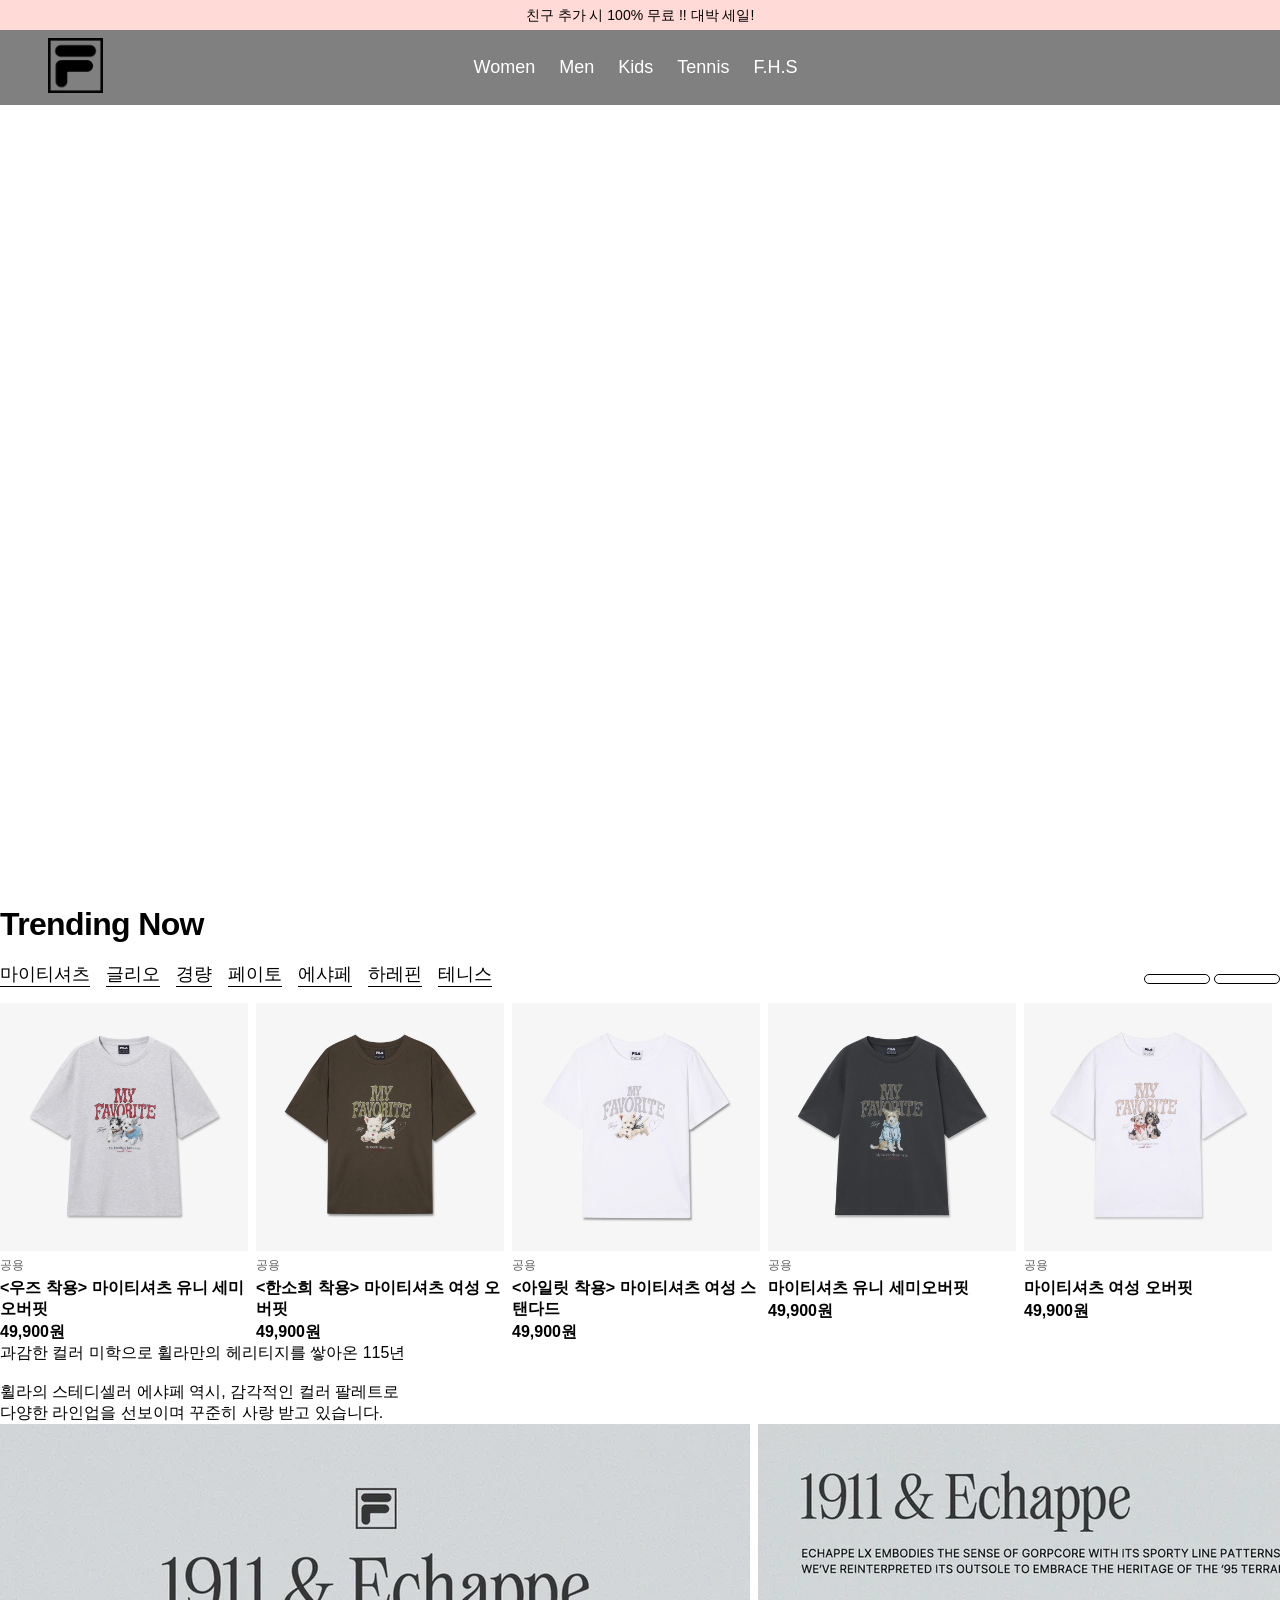
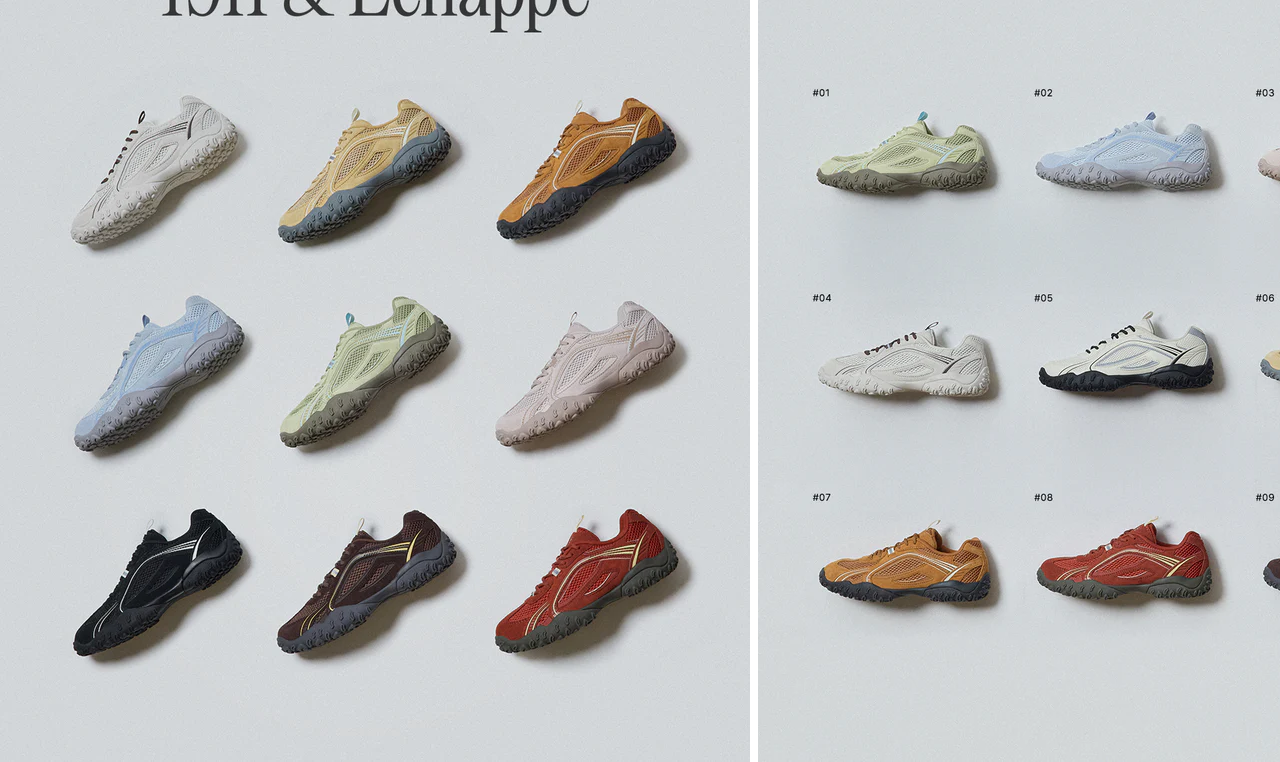
==== index.html @ fc706182 "260515" ====
<!DOCTYPE html>
<html lang="ko">
<head>
    <meta charset="UTF-8">
    <title>Fila 공식 온라인 스토어</title>

    <link rel="stylesheet" href="css/public.css">
    <link rel="stylesheet" href="css/index.css">

    <script src="https://kit.fontawesome.com/d19fdaba43.js" crossorigin="anonymous"></script>
</head>
<body>
    <div class="coupon_info_container">
        <span>친구 추가 시 100% 무료 !! 대박 세일!</span>
        <button type="button">
            <i class="fa-solid fa-xmark"></i>
        </button>
    </div>

    <header>
        <a class="home_btn" href="#">
            <img src="image/logo/header-logo.webp" alt="헤더로고">
        </a>
        
        <ul class="main_menu">
            <li><a href="#">Women</a></li>
            <li><a href="#">Men</a></li>
            <li><a href="#">Kids</a></li>
            <li><a href="#">Tennis</a></li>
            <li><a href="#">F.H.S</a></li>
        </ul>

        <nav>
            <ul>
                <li>
                    <a href="#">
                        <i class="fa-solid fa-map-location-dot"></i>
                    </a>
                </li>
                <li>
                    <a href="#">
                        <i class="fa-solid fa-magnifying-glass"></i>
                    </a>
                </li>
                <li>
                    <a href="#">
                        <i class="fa-regular fa-user"></i>
                    </a>
                </li>
                <li>
                    <a href="#">
                        <i class="fa-solid fa-bag-shopping"></i>
                    </a>
                </li>
            </ul>
        </nav>
    </header>
    
    <main>
        <section class="hero_section">
            <video playsinline="true" autoplay="autoplay" loop="loop" muted="muted" preload="metadata" poster="//www.fila.co.kr/cdn/shop/files/preview_images/40ed1433d6f740edae9171f7a3066c3a.thumbnail.0000000000_1100x.jpg?v=1778488149"><source src="//www.fila.co.kr/cdn/shop/videos/c/vp/40ed1433d6f740edae9171f7a3066c3a/40ed1433d6f740edae9171f7a3066c3a.HD-1080p-7.2Mbps-83835070.mp4?v=0" type="video/mp4"><img src="//www.fila.co.kr/cdn/shop/files/preview_images/40ed1433d6f740edae9171f7a3066c3a.thumbnail.0000000000_1100x.jpg?v=1778488149"></video>
        </section>


        <section class="trending_section">
            <h2>Trending Now</h2>
            <div>
                <ul>
                    <li><button type="button">마이티셔츠</button></li>
                    <li><button type="button">글리오</button></li>
                    <li><button type="button">경량</button></li>
                    <li><button type="button">페이토</button></li>
                    <li><button type="button">에샤페</button></li>
                    <li><button type="button">하레핀</button></li>
                    <li><button type="button">테니스</button></li>
                </ul>

                <div class="arrow_button_container">
                    <button type="button" class="arrow_button">
                        <i class="fa-solid fa-caret-left"></i>
                    </button>
                    <button type="button" class="arrow_button">
                        <i class="fa-solid fa-caret-right"></i>
                    </button>
                </div>
            </div>

            <ul>
                <li>
                    <a href="#">
                        <div class="image_container">
                            <img src="image/clothes1.webp" alt="<우즈 착용> 마이티셔츠 유니 세미오버핏">
                        </div>
                        <span class="tag">공용</span>
                        <strong class="title">&lt;우즈 착용&gt; 마이티셔츠 유니 세미오버핏</strong>
                        <strong class="price">49,900원</strong>
                    </a>
                </li>
                <li>
                    <a href="#">
                        <div class="image_container">
                            <img src="image/clothes2.webp" alt="<한소희 착용> 마이티셔츠 여성 오버핏">
                        </div>
                        <span class="tag">공용</span>
                        <strong class="title">&lt;한소희 착용&gt; 마이티셔츠 여성 오버핏</strong>
                        <strong class="price">49,900원</strong>
                    </a>
                </li>
                <li>
                    <a href="#">
                        <div class="image_container">
                            <img src="image/clothes3.webp" alt="<아일릿 착용> 마이티셔츠 여성 스탠다드">
                        </div>
                        <span class="tag">공용</span>
                        <strong class="title">&lt;아일릿 착용&gt; 마이티셔츠 여성 스탠다드</strong>
                        <strong class="price">49,900원</strong>
                    </a>
                </li>
                <li>
                    <a href="#">
                        <div class="image_container">
                            <img src="image/clothes4.webp" alt="마이티셔츠 유니 세미오버핏">
                        </div>
                        <span class="tag">공용</span>
                        <strong class="title">마이티셔츠 유니 세미오버핏</strong>
                        <strong class="price">49,900원</strong>
                    </a>
                </li>
                <li>
                    <a href="#">
                        <div class="image_container">
                            <img src="image/clothes5.webp" alt="마이티셔츠 여성 오버핏">
                        </div>
                        <span class="tag">공용</span>
                        <strong class="title">마이티셔츠 여성 오버핏</strong>
                        <strong class="price">49,900원</strong>
                    </a>
                </li>
            </ul>
        </section>













        <section class="paragraph_section">
            <p>
                과감한 컬러 미학으로 휠라만의 헤리티지를 쌓아온 115년
                <br><br>
                휠라의 스테디셀러 에샤페 역시, 감각적인 컬러 팔레트로
                <br>
                다양한 라인업을 선보이며 꾸준히 사랑 받고 있습니다.
            </p>
        </section>

        <section class="image_section1">
            <img src="image/img1_1.webp" height="938" width="750" alt="신발이미지1" />
            <img src="image/img1_2.webp" height="938" width="750" alt="신발이미지2" />
        </section>









    </main>
    
    
    
    <footer>

    </footer>
</body>
</html>
---- css/public.css ----
@font-face {
    font-family: 'Pretendard';
    src: url('https://cdn.jsdelivr.net/gh/projectnoonnu/pretendard@1.0/Pretendard-Thin.woff2') format('woff2');
    font-weight: 100;
    font-display: swap;
}

@font-face {
    font-family: 'Pretendard';
    src: url('https://cdn.jsdelivr.net/gh/projectnoonnu/pretendard@1.0/Pretendard-ExtraLight.woff2') format('woff2');
    font-weight: 200;
    font-display: swap;
}

@font-face {
    font-family: 'Pretendard';
    src: url('https://cdn.jsdelivr.net/gh/projectnoonnu/pretendard@1.0/Pretendard-Light.woff2') format('woff2');
    font-weight: 300;
    font-display: swap;
}

@font-face {
    font-family: 'Pretendard';
    src: url('https://cdn.jsdelivr.net/gh/projectnoonnu/pretendard@1.0/Pretendard-Regular.woff2') format('woff2');
    font-weight: 400;
    font-display: swap;
}

@font-face {
    font-family: 'Pretendard';
    src: url('https://cdn.jsdelivr.net/gh/projectnoonnu/pretendard@1.0/Pretendard-Medium.woff2') format('woff2');
    font-weight: 500;
    font-display: swap;
}

@font-face {
    font-family: 'Pretendard';
    src: url('https://cdn.jsdelivr.net/gh/projectnoonnu/pretendard@1.0/Pretendard-SemiBold.woff2') format('woff2');
    font-weight: 600;
    font-display: swap;
}

@font-face {
    font-family: 'Pretendard';
    src: url('https://cdn.jsdelivr.net/gh/projectnoonnu/pretendard@1.0/Pretendard-Bold.woff2') format('woff2');
    font-weight: 700;
    font-display: swap;
}

@font-face {
    font-family: 'Pretendard';
    src: url('https://cdn.jsdelivr.net/gh/projectnoonnu/pretendard@1.0/Pretendard-ExtraBold.woff2') format('woff2');
    font-weight: 800;
    font-display: swap;
}

@font-face {
    font-family: 'Pretendard';
    src: url('https://cdn.jsdelivr.net/gh/projectnoonnu/pretendard@1.0/Pretendard-Black.woff2') format('woff2');
    font-weight: 900;
    font-display: swap;
}

:root {
    /* Color tokens: Achromatic Essence */
    --color-surface: #f9f9f9;
    --color-surface-dim: #dadada;
    --color-surface-bright: #f9f9f9;
    --color-surface-container-lowest: #ffffff;
    --color-surface-container-low: #f3f3f4;
    --color-surface-container: #eeeeee;
    --color-surface-container-high: #e8e8e8;
    --color-surface-container-highest: #e2e2e2;
    --color-on-surface: #1a1c1c;
    --color-on-surface-variant: #4c4546;
    --color-inverse-surface: #2f3131;
    --color-inverse-on-surface: #f0f1f1;
    --color-outline: #7e7576;
    --color-outline-variant: #cfc4c5;
    --color-surface-tint: #5e5e5e;
    --color-primary: #000000;
    --color-on-primary: #ffffff;
    --color-primary-container: #1b1b1b;
    --color-on-primary-container: #848484;
    --color-inverse-primary: #c6c6c6;
    --color-secondary: #5e5e5d;
    --color-on-secondary: #ffffff;
    --color-secondary-container: #e0dfdd;
    --color-on-secondary-container: #626361;
    --color-tertiary: #000000;
    --color-on-tertiary: #ffffff;
    --color-tertiary-container: #1b1b1b;
    --color-on-tertiary-container: #848484;
    --color-error: #ba1a1a;
    --color-on-error: #ffffff;
    --color-error-container: #ffdad6;
    --color-on-error-container: #93000a;
    --color-primary-fixed: #e2e2e2;
    --color-primary-fixed-dim: #c6c6c6;
    --color-on-primary-fixed: #1b1b1b;
    --color-on-primary-fixed-variant: #474747;
    --color-secondary-fixed: #e3e2e0;
    --color-secondary-fixed-dim: #c7c6c4;
    --color-on-secondary-fixed: #1b1c1b;
    --color-on-secondary-fixed-variant: #464746;
    --color-tertiary-fixed: #e2e2e2;
    --color-tertiary-fixed-dim: #c6c6c6;
    --color-on-tertiary-fixed: #1b1b1b;
    --color-on-tertiary-fixed-variant: #474747;
    --color-background: #f9f9f9;
    --color-on-background: #1a1c1c;
    --color-surface-variant: #e2e2e2;

    /* Brand aliases */
    --color-black: #000000;
    --color-white: #ffffff;
    --color-platinum-beige: #e5e4e2;
    --color-soft-beige: #f5f5dc;
    --color-medium-grey: #7e7576;

    /* Typography tokens */
    --font-family-primary: 'Pretendard', sans-serif;
    --font-family-fallback: 'Pretendard', sans-serif;

    --font-display-lg-family: var(--font-family-primary);
    --font-display-lg-size: 72px;
    --font-display-lg-weight: 700;
    --font-display-lg-line-height: 1.1;
    --font-display-lg-letter-spacing: -0.04em;

    --font-display-lg-mobile-family: var(--font-family-primary);
    --font-display-lg-mobile-size: 40px;
    --font-display-lg-mobile-weight: 700;
    --font-display-lg-mobile-line-height: 1.2;
    --font-display-lg-mobile-letter-spacing: -0.02em;

    --font-headline-lg-family: var(--font-family-primary);
    --font-headline-lg-size: 32px;
    --font-headline-lg-weight: 600;
    --font-headline-lg-line-height: 1.3;
    --font-headline-lg-letter-spacing: -0.02em;

    --font-headline-md-family: var(--font-family-primary);
    --font-headline-md-size: 24px;
    --font-headline-md-weight: 600;
    --font-headline-md-line-height: 1.4;
    --font-headline-md-letter-spacing: -0.01em;

    --font-body-lg-family: var(--font-family-primary);
    --font-body-lg-size: 18px;
    --font-body-lg-weight: 400;
    --font-body-lg-line-height: 1.6;
    --font-body-lg-letter-spacing: 0;

    --font-body-md-family: var(--font-family-primary);
    --font-body-md-size: 16px;
    --font-body-md-weight: 400;
    --font-body-md-line-height: 1.6;
    --font-body-md-letter-spacing: 0;

    --font-label-lg-family: var(--font-family-primary);
    --font-label-lg-size: 14px;
    --font-label-lg-weight: 600;
    --font-label-lg-line-height: 1.2;
    --font-label-lg-letter-spacing: 0.05em;

    --font-label-sm-family: var(--font-family-primary);
    --font-label-sm-size: 12px;
    --font-label-sm-weight: 500;
    --font-label-sm-line-height: 1.2;
    --font-label-sm-letter-spacing: 0.02em;

    /* Spacing and layout tokens */
    --spacing-base: 8px;
    --spacing-container-max: 1440px;
    --spacing-gutter: 32px;
    --spacing-margin-desktop: 64px;
    --spacing-margin-mobile: 20px;
    --spacing-section-gap: 120px;

    /* Shape and structure tokens */
    --radius-none: 0;
    --border-width-hairline: 1px;
    --border-width-focus: 2px;
    --border-primary: var(--border-width-hairline) solid var(--color-primary);
}

*{
    margin: 0;
    padding: 0;
    box-sizing: border-box;
    font-family: var(--font-family-primary);
}
ul{
    list-style: none;
}
---- css/index.css ----
.coupon_info_container{
    position: fixed;
    width: 100%;
    height: 30px;
    text-align: center;
    font-size: var(--font-label-lg-size);
    line-height: 30px;
    background-color: var(--color-error-container);
    z-index: 99;
}
.coupon_info_container > button{
    position: absolute;
    right: 20px;
    line-height: 30px;
    background: unset;
    border: none;
}
/***********************************************************/
header{
    position: absolute;
    width: 100vw;
    top: 30px;
    background-color: grey;
    display: flex;
    justify-content: space-between;
    align-items: center;
    padding: 8px 48px;
}

header > .home_btn > img{
    width: 55px;
    height: 55px;
}

header > .main_menu{
    display: flex;
}

header > .main_menu > li{
    padding: 4px 12px;
    cursor: pointer;
    /*background-color: black;*/
}
header > .main_menu > li > a{
    text-decoration: none; /*underline 제거*/
    color: white;
    font-size: var(--font-body-lg-size);
    font-weight: 500;
    line-height: var(--font-body-lg-line-height);
    letter-spacing: var(--font-body-lg-letter-spacing);
    padding: 4px 0;
    /* 마우스 올렸을 시 */
    &:hover{
        border-bottom: 2px solid white;
    }
}

header > nav > ul{
    display: flex;
}

header > nav li{
    padding: 4px 8px;
}

header > nav a{
    text-decoration: none; /*underline 제거*/
    color: white;
    font-size: var(--font-body-lg-size);
    font-weight: var(--font-body-lg-weight);
    line-height: var(--font-body-lg-line-height);
    letter-spacing: var(--font-body-lg-letter-spacing);
    padding: 4px 0;
}
/****************************************************/

main > .hero_section > video{
    width: 100vw;
    height: 100vh;
    object-fit: cover;
}
/************************************************/
.trending_section > h2{
    font-size: var(--font-headline-lg-size);
    font-weight: var(--font-headline-lg-weight);
    line-height: var(--font-headline-lg-line-height);
    letter-spacing: var(--font-headline-lg-letter-spacing);
}

.trending_section > div{
    display: flex;
    justify-content: space-between;
    align-items: center;
}

.trending_section > div > ul{
    display: flex;
    margin: 16px 0;
}
.trending_section > div > ul > li{
    margin-right: 16px;
    border-bottom: 1px solid black;
}

.trending_section button{
    font-size: var(--font-body-lg-size);
    font-weight: var(--font-body-lg-weight);
    background: unset;
    border: none;
    cursor: pointer;
}

.trending_section .arrow_button{
    color: var(--color-primary);
    padding: 4px 32px;
    border: 1px solid var(--color-black);
    border-radius: 16px;
    cursor: pointer;
}


.trending_section > ul{
    display: flex;
}
.trending_section > ul > li{
    width: 400px;
    margin-right: 8px;
}
.trending_section > ul > li > a{
    display: flex;
    flex-direction: column;
    text-decoration: none;
    color: var(--color-black);
}
.trending_section .image_container > img{
    width: 100%;
}
.trending_section .tag{
    font-size: var(--font-label-sm-size);
    color: var(--color-secondary);
    margin: 2px 0;
}
.trending_section .title{
    font-size: var(--font-body-md-size);
    color: var(--color-primary);
    margin: 2px 0;
}
.trending_section .price{
    font-size: var(--font-body-md-size);
    color: var(--color-primary);
}







/************************************************/

main .image_section1{
    display: flex;
}
main .image_section1 img{
    width: 100%;
}
main .image_section1 img:first-child{
    margin-right: 8px;
}
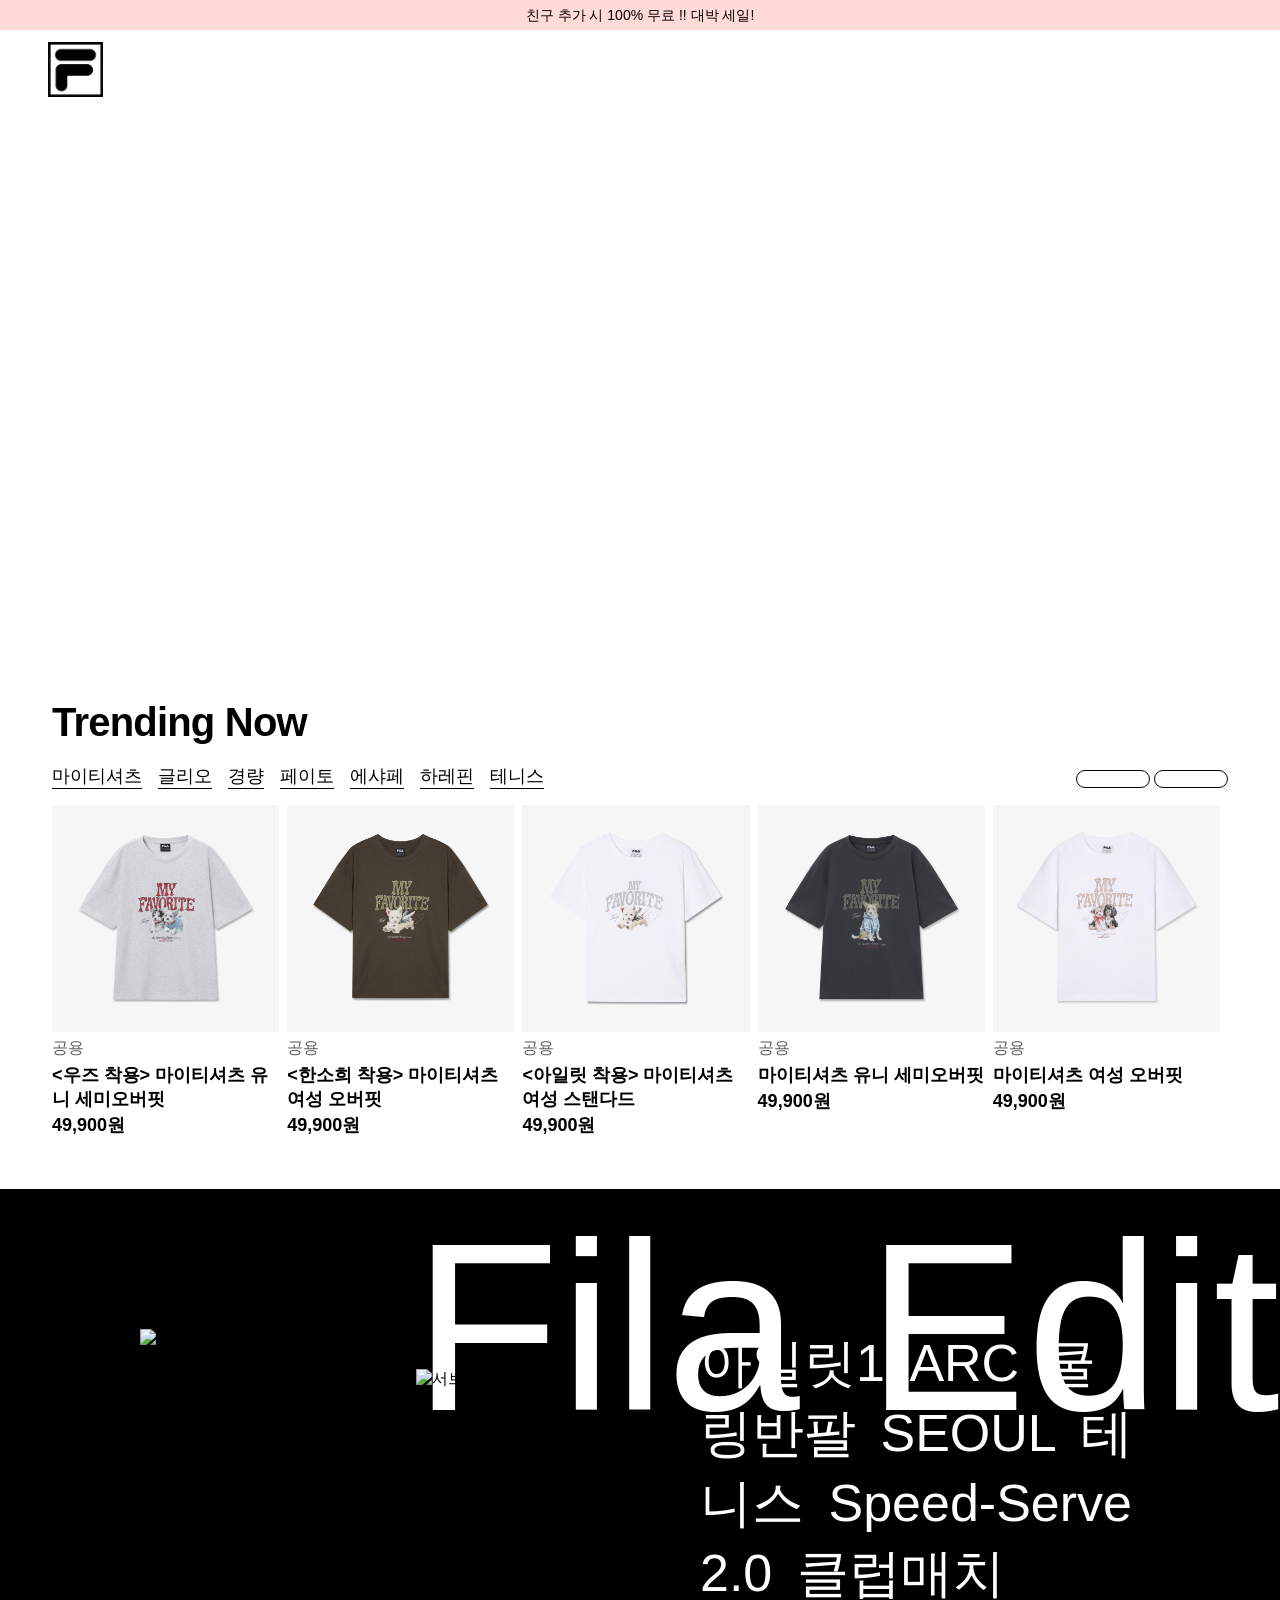
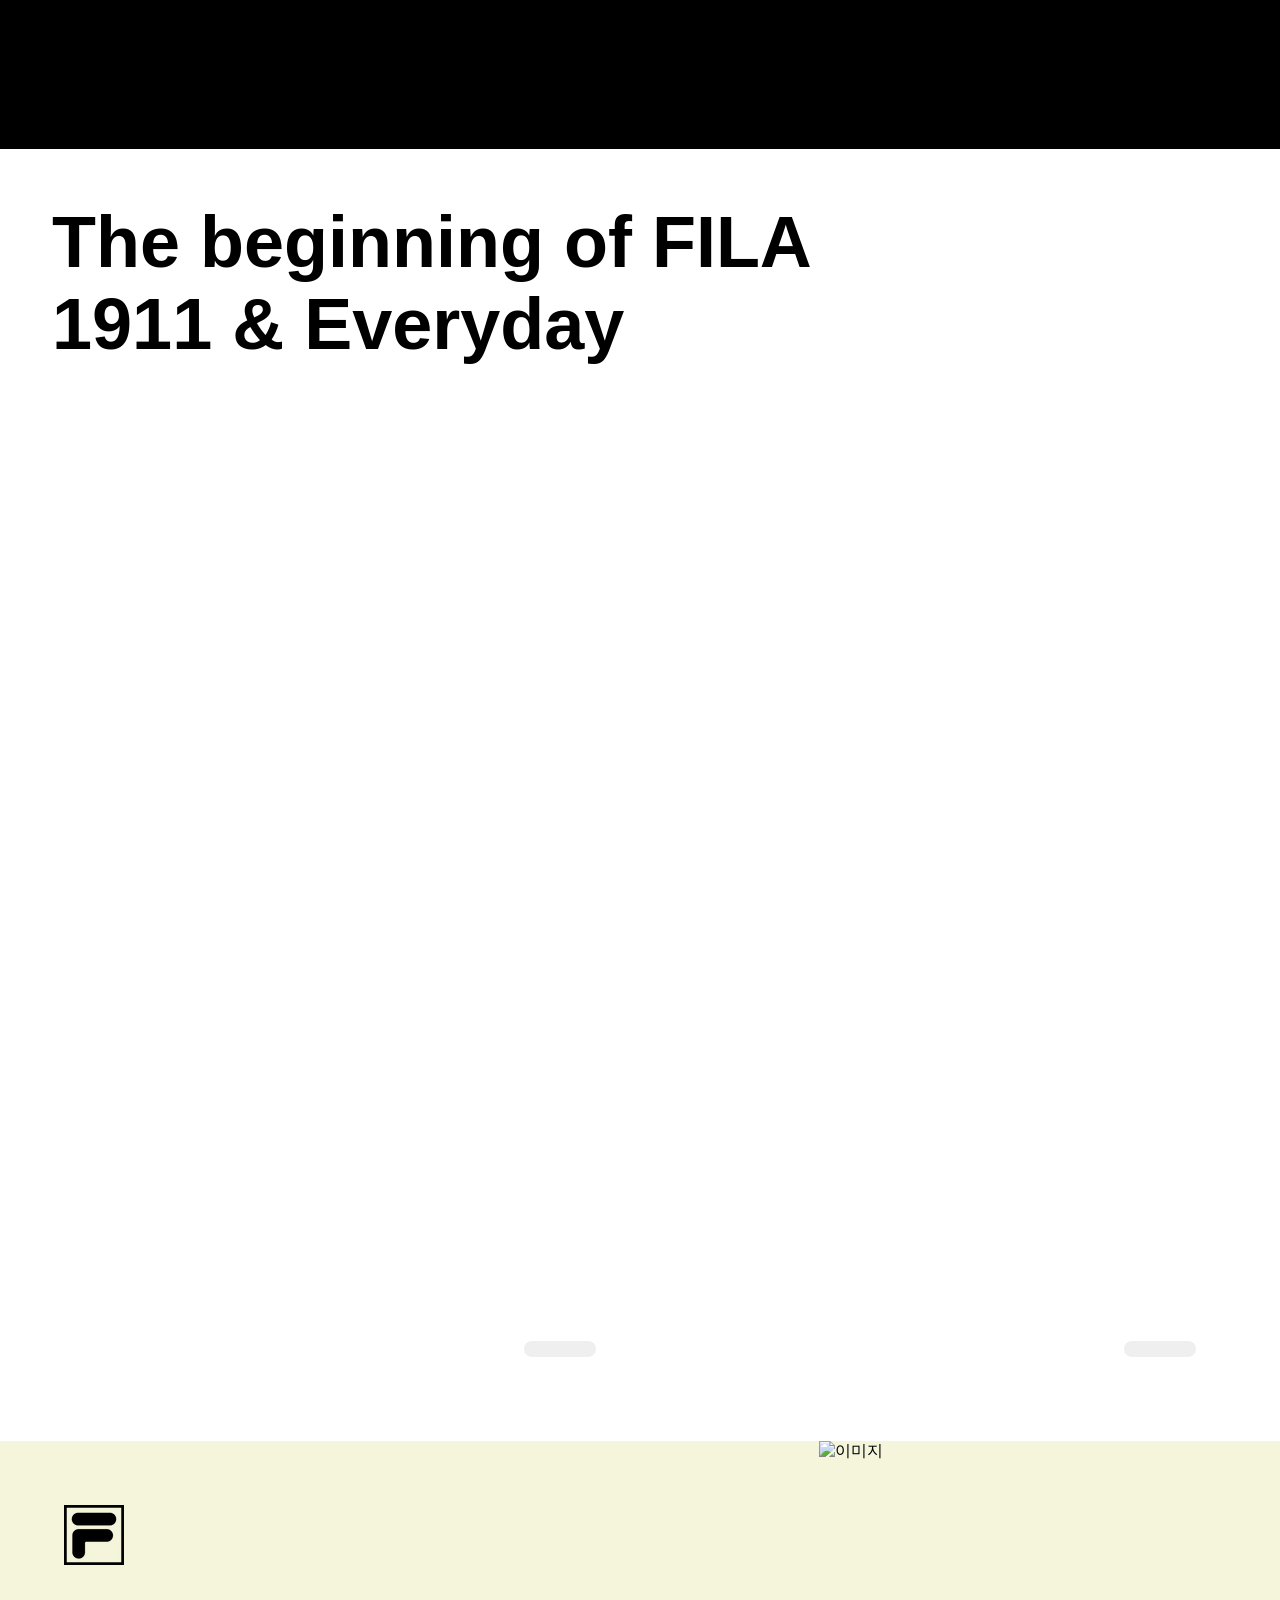
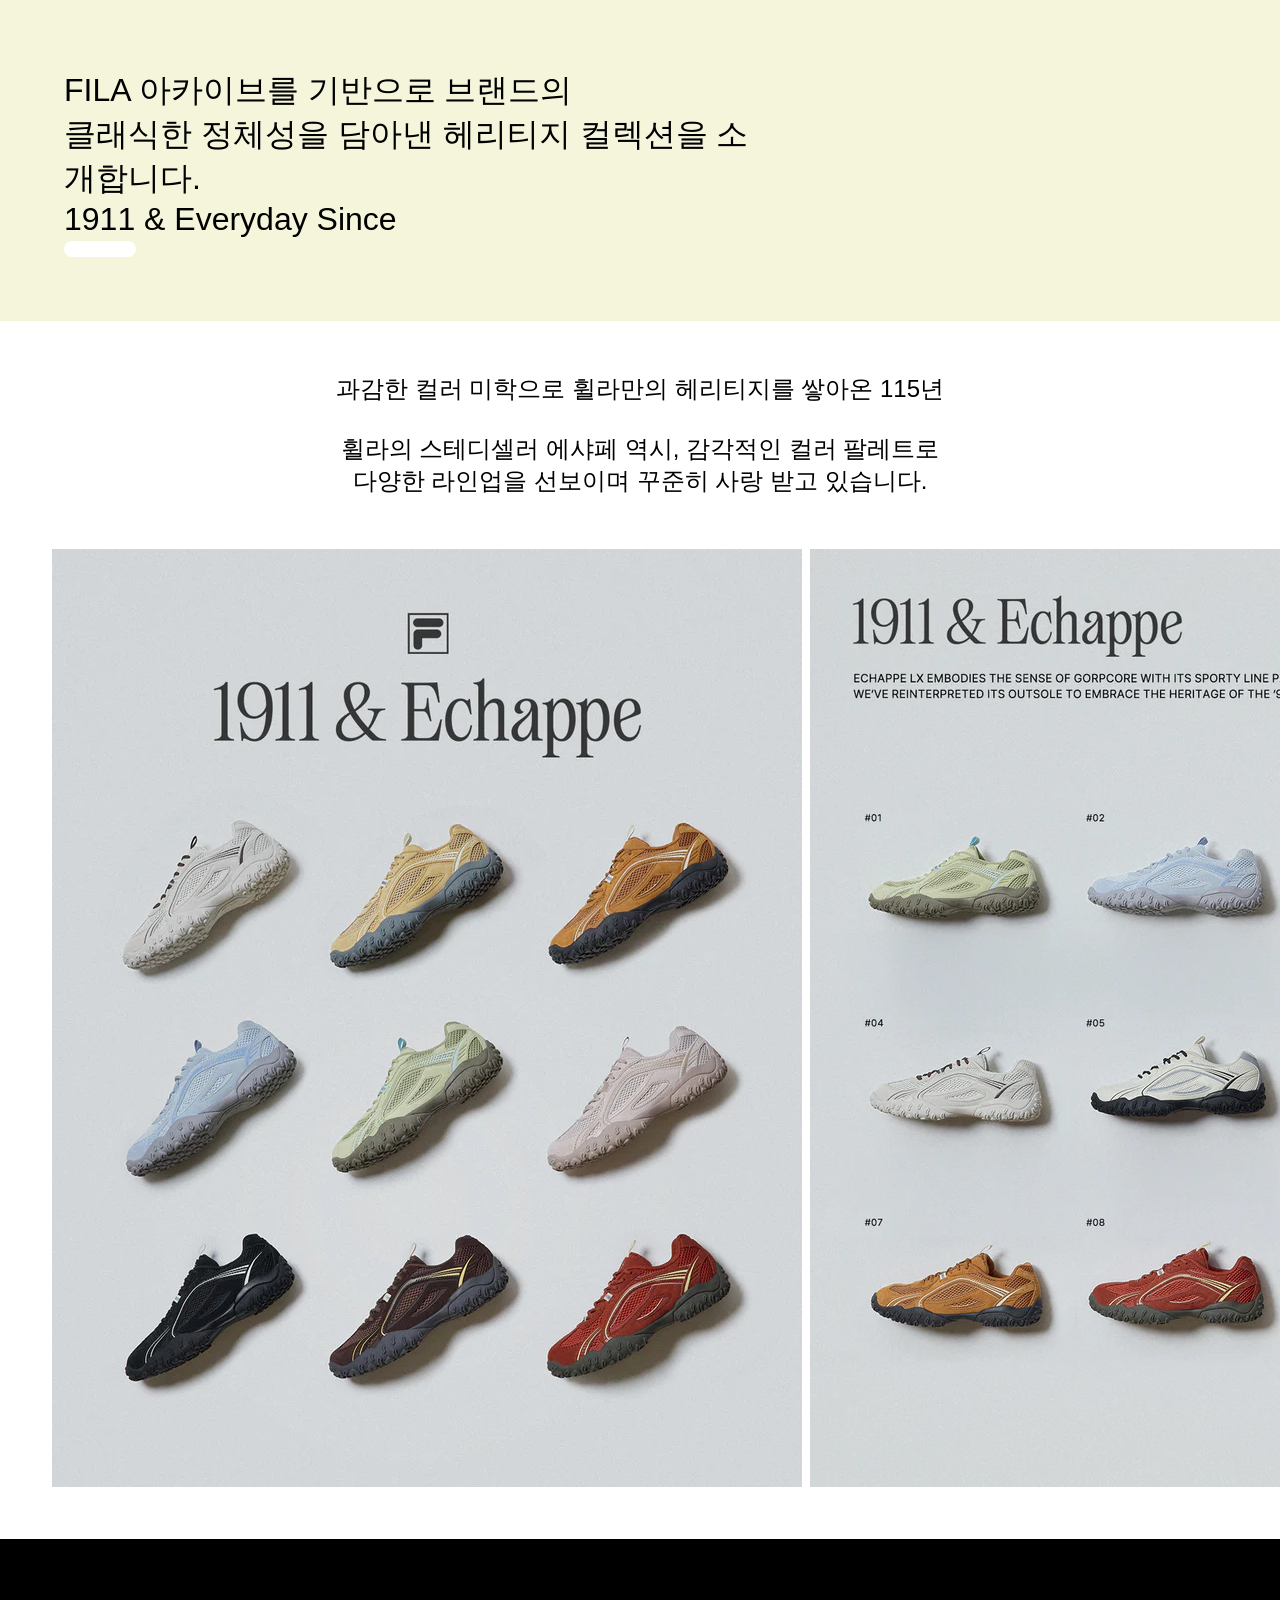
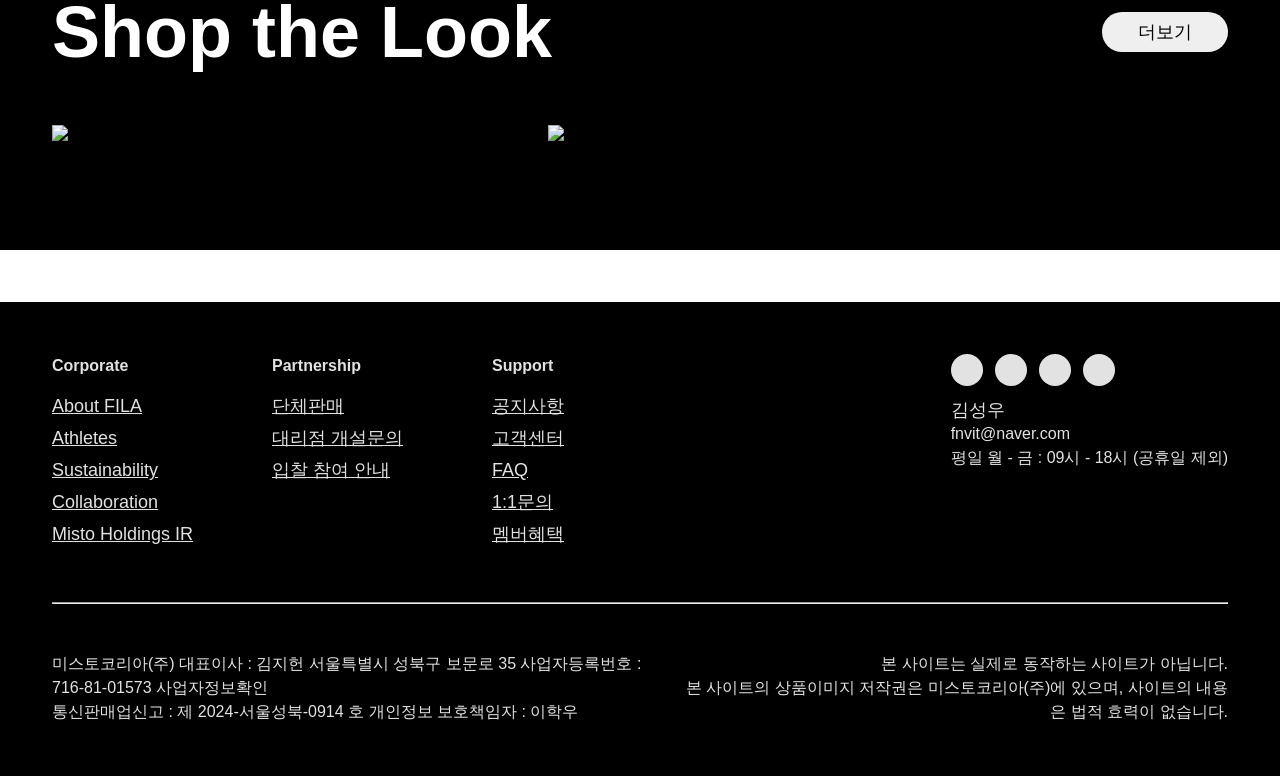
==== commit 87cf6d93: "260518" ====
--- a/index.html
+++ b/index.html
@@ -6,6 +6,7 @@
 
     <link rel="stylesheet" href="css/public.css">
     <link rel="stylesheet" href="css/index.css">
+    <link rel="stylesheet" href="layout_popup.css">
 
     <script src="https://kit.fontawesome.com/d19fdaba43.js" crossorigin="anonymous"></script>
 </head>
@@ -61,7 +62,6 @@
             <video playsinline="true" autoplay="autoplay" loop="loop" muted="muted" preload="metadata" poster="//www.fila.co.kr/cdn/shop/files/preview_images/40ed1433d6f740edae9171f7a3066c3a.thumbnail.0000000000_1100x.jpg?v=1778488149"><source src="//www.fila.co.kr/cdn/shop/videos/c/vp/40ed1433d6f740edae9171f7a3066c3a/40ed1433d6f740edae9171f7a3066c3a.HD-1080p-7.2Mbps-83835070.mp4?v=0" type="video/mp4"><img src="//www.fila.co.kr/cdn/shop/files/preview_images/40ed1433d6f740edae9171f7a3066c3a.thumbnail.0000000000_1100x.jpg?v=1778488149"></video>
         </section>
 
-
         <section class="trending_section">
             <h2>Trending Now</h2>
             <div>
@@ -76,10 +76,10 @@
                 </ul>
 
                 <div class="arrow_button_container">
-                    <button type="button" class="arrow_button">
+                    <button type="button" class="arrow_button border rounded">
                         <i class="fa-solid fa-caret-left"></i>
                     </button>
-                    <button type="button" class="arrow_button">
+                    <button type="button" class="arrow_button border rounded">
                         <i class="fa-solid fa-caret-right"></i>
                     </button>
                 </div>
@@ -139,19 +139,80 @@
             </ul>
         </section>
 
-
-
-
-
-
-
-
-
-
-
-
-
-        <section class="paragraph_section">
+        <section class="edit_section">
+            <h2>Fila Edit</h2>
+
+            <div class="image_container">
+                <img class="main" src="image/s_i_1.webp" height="2099" width="1500" alt="메인 이미지"/>
+                <img class="sub" src="image/s_i_2.webp" height="810" width="540" alt="서브 이미지"/>
+            </div>
+
+            <div class="label_container">
+                <div>
+                    <a href="#">아일릿1</a>
+                    <a href="#">ARC</a>
+                    <a href="#">쿨링반팔</a>
+                    <a href="#">SEOUL</a>
+                    <a href="#">테니스</a>
+                    <a href="#">Speed-Serve 2.0</a>
+                    <a href="#">클럽매치</a>
+                </div>
+            </div>
+        </section>
+
+        <section class="information1_section">
+            <h2>The beginning of FILA<br>1911 & Everyday</h2>
+
+            <div>
+                <a href="#" style="background-image: url('image/inform1_1.webp');">
+                    <div class="information">
+                        <h3>Control The Court</h3>
+                        <p>
+                            코트 위 퍼모먼스를 위해 설계된<br>
+                            휠라 테니스 제품을 만나보세요
+                        </p>
+                    </div>
+                    <button type="button" class="arrow_button rounded">
+                        <i class="fa-solid fa-caret-right"></i>
+                    </button>
+                </a>
+                <a href="#" style="background-image: url('image/inform1_2.webp');">
+                    <div class="information">
+                        <h3>Control The Court</h3>
+                        <p>
+                            코트 위 퍼모먼스를 위해 설계된<br>
+                            휠라 테니스 제품을 만나보세요
+                        </p>
+                    </div>
+                    <button type="button" class="arrow_button rounded">
+                        <i class="fa-solid fa-caret-right"></i>
+                    </button>
+                </a>
+            </div>
+
+        </section>
+
+        <section class="information2_section">
+            <div>
+                <img class="logo" src="image/logo/header-logo.webp" height="60" width="60" alt="logo"/>
+                <p class="information">
+                    FILA 아카이브를 기반으로 브랜드의 <br>
+                    클래식한 정체성을 담아낸 헤리티지 컬렉션을 소개합니다. <br>
+                    1911 & Everyday Since
+                </p>
+                <a href="#">
+                    <button type="button" class="arrow_button rounded">
+                        <i class="fa-solid fa-caret-right"></i>
+                    </button>
+                </a>
+            </div>
+
+            <div>
+                <img src="image/inform2_1.webp" alt="이미지">
+            </div>
+        </section>
+
+        <section class="information3_section">
             <p>
                 과감한 컬러 미학으로 휠라만의 헤리티지를 쌓아온 115년
                 <br><br>
@@ -159,27 +220,204 @@
                 <br>
                 다양한 라인업을 선보이며 꾸준히 사랑 받고 있습니다.
             </p>
-        </section>
-
-        <section class="image_section1">
-            <img src="image/img1_1.webp" height="938" width="750" alt="신발이미지1" />
-            <img src="image/img1_2.webp" height="938" width="750" alt="신발이미지2" />
-        </section>
-
-
-
-
-
-
-
-
-
+            <div class="image_container">
+                <img src="image/img1_1.webp" height="938" width="750" alt="신발이미지1" />
+                <img src="image/img1_2.webp" height="938" width="750" alt="신발이미지2" />
+            </div>
+        </section>
+
+        <section class="information4_section">
+            <div>
+                <h2>Shop the Look</h2>
+                <button type="button" class="arrow_button rounded">
+                    <span>더보기</span>
+                    <i class="fa-solid fa-caret-right"></i>
+                </button>
+            </div>
+
+            <div class="slide_wrapper">
+                <ul class="slide_container">
+                    <li role="button"><img src="image/slide1.webp" alt="이미지"></li>
+                    <li role="button"><img src="image/slide2.webp" alt="이미지"></li>
+                    <li role="button"><img src="image/slide3.webp" alt="이미지"></li>
+                    <li role="button"><img src="image/slide4.webp" alt="이미지"></li>
+                    <li role="button"><img src="image/slide5.webp" alt="이미지"></li>
+                    <li role="button"><img src="image/slide6.webp" alt="이미지"></li>
+                    <li role="button"><img src="image/slide7.webp" alt="이미지"></li>
+                    <li role="button"><img src="image/slide8.webp" alt="이미지"></li>
+                    <li role="button"><img src="image/slide9.webp" alt="이미지"></li>
+                    <li role="button"><img src="image/slide10.webp" alt="이미지"></li>
+                    <li role="button"><img src="image/slide11.webp" alt="이미지"></li>
+                </ul>
+            </div>
+        </section>
     </main>
+
+    <footer>
+        <div>
+            <section class="site_nav">
+                <div>
+                    <h4>Corporate</h4>
+                    <ul>
+                        <li><a href="#">About FILA</a></li>
+                        <li><a href="#">Athletes</a></li>
+                        <li><a href="#">Sustainability</a></li>
+                        <li><a href="#">Collaboration</a></li>
+                        <li><a href="#">Misto Holdings IR</a></li>
+                    </ul>
+                </div>
+                <div>
+                    <h4>Partnership</h4>
+                    <ul>
+                        <li><a href="#">단체판매</a></li>
+                        <li><a href="#">대리점 개설문의</a></li>
+                        <li><a href="#">입찰 참여 안내</a></li>
+                    </ul>
+                </div>
+                <div>
+                    <h4>Support</h4>
+                    <ul>
+                        <li><a href="#">공지사항</a></li>
+                        <li><a href="#">고객센터</a></li>
+                        <li><a href="#">FAQ</a></li>
+                        <li><a href="#">1:1문의</a></li>
+                        <li><a href="#">멤버혜택</a></li>
+                    </ul>
+                </div>
+            </section>
+
+            <div>
+                <section class="sns_nav">
+                    <nav>
+                        <ul>
+                            <li><a href="#"><i class="fa-brands fa-instagram"></i></a></li>
+                            <li><a href="#"><i class="fa-brands fa-facebook-f"></i></a></li>
+                            <li><a href="#"><i class="fa-brands fa-x-twitter"></i></a></li>
+                            <li><a href="#"><i class="fa-brands fa-youtube"></i></a></li>
+                        </ul>
+                    </nav>
+                </section>
+
+                <section class="me_information">
+                    <div class="name">김성우</div>
+                    <div class="email">fnvit@naver.com</div>
+                    <div class="text">평일 월 - 금 : 09시 - 18시 (공휴일 제외)</div>
+                </section>
+            </div>
+        </div>
+
+        <hr>
+
+        <div>
+            <section class="corp_information">
+                <div>
+                    <div>
+                        <span>미스토코리아(주) 대표이사 : 김지헌</span>
+                        <span>서울특별시 성북구 보문로 35</span>
+                        <span>사업자등록번호 : 716-81-01573 사업자정보확인</span>
+                    </div>
+                    <div>
+                        <span>통신판매업신고 : 제 2024-서울성북-0914 호</span>
+                        <span>개인정보 보호책임자 : 이학우</span>
+                    </div>
+                </div>
+            </section>
+
+            <section class="site_information">
+                <div>본 사이트는 실제로 동작하는 사이트가 아닙니다.</div>
+                <div>본 사이트의 상품이미지 저작권은 미스토코리아(주)에 있으며, 사이트의 내용은 법적 효력이 없습니다.</div>
+            </section>
+        </div>
+
+    </footer>
+
     
-    
-    
-    <footer>
-
-    </footer>
+    <div class="modal_container">
+        <div class="modal">
+            <section class="image_section">
+                <img src="image/slide3.webp" alt="#">
+            </section>
+
+            <section class="form_section">
+                <form action="#">
+                    <div class="select_container">
+                        <div>
+                            <input type="checkbox" id="select_all">
+                            <label for="select_all">전체선택</label>
+                        </div>
+
+                        <button type="button" class="close_btn">
+                            <i class="fa-solid fa-xmark"></i>
+                        </button>
+                    </div>
+
+                    <div class="product_container">
+                        <ul>
+                            <li>
+                                <div class="product_item">
+                                    <input type="checkbox" id="product1">
+                                    <label for="product1">
+                                        <img src="image/modal_1_1.webp" alt="">
+                                        <b>에샤페 벨크로 메리제인 초코</b>
+                                        <span>BROWN,BROWN,BROWN</span>
+                                        <strong>99,900원</strong>
+                                    </label>
+                                </div>
+                                <div class="product_size" role="button">
+                                    <span>사이즈 선택</span>
+                                    <i class="fa-solid fa-angle-down"></i>
+                                </div>
+                            </li>
+                            <li>
+                                <div class="product_item">
+                                    <input type="checkbox" id="product1">
+                                    <label for="product1">
+                                        <img src="image/modal_1_2.webp" alt="">
+                                        <b>에샤페 벨크로 메리제인</b>
+                                        <span>Black / Black / Black</span>
+                                        <strong>99,900원</strong>
+                                    </label>
+                                </div>
+                                <div class="product_size" role="button">
+                                    <span>사이즈 선택</span>
+                                    <i class="fa-solid fa-angle-down"></i>
+                                </div>
+                            </li>
+                            <li>
+                                <div class="product_item">
+                                    <input type="checkbox" id="product1">
+                                    <label for="product1">
+                                        <img src="image/modal_1_3.webp" alt="">
+                                        <b>에샤페 벨크로 메리제인</b>
+                                        <span>Grey / Grey / Grey</span>
+                                        <strong>99,900원</strong>
+                                    </label>
+                                </div>
+                                <div class="product_size" role="button">
+                                    <span>사이즈 선택</span>
+                                    <i class="fa-solid fa-angle-down"></i>
+                                </div>
+                            </li>
+                        </ul>
+                    </div>
+
+                    <div class="total_price_container">
+                        <b>주문금액</b>
+                        <b>1,000,000원</b>
+                    </div>
+
+                    <div class="submit_container">
+                        <button type="submit">장바구니 담기</button>
+                    </div>
+                </form>
+            </section>
+        </div>
+    </div>
+
+
+
+
+
+
 </body>
 </html>
--- a/css/public.css
+++ b/css/public.css
@@ -195,14 +195,10 @@
     list-style: none;
 }
 
-
-
-
-
-
-
-
-
-
-
-
+[type="checkbox"] {
+    width: 24px;
+    height: 24px;
+}
+
+
+
--- a/css/index.css
+++ b/css/index.css
@@ -1,3 +1,25 @@
+/* arrow_button의 기본 형태 */
+.arrow_button{
+    color: var(--color-primary);
+    padding: 8px 36px;
+    border: none;
+    cursor: pointer;
+}
+/* border 가 있는 형태 */
+.arrow_button.border{
+    border: 1px solid var(--color-black);
+}
+/* rounded 형태 */
+.arrow_button.rounded{
+    border-radius: 20px;
+}
+
+:root{
+    --main-x-padding: 52px;
+    --main-y-padding: 52px;
+}
+
+/*************************************************/
 .coupon_info_container{
     position: fixed;
     width: 100%;
@@ -18,13 +40,13 @@
 /***********************************************************/
 header{
     position: absolute;
-    width: 100vw;
+    width: 100%;
     top: 30px;
-    background-color: grey;
+    background-color: transparent;
     display: flex;
     justify-content: space-between;
     align-items: center;
-    padding: 8px 48px;
+    padding: 12px 48px;
 }
 
 header > .home_btn > img{
@@ -60,28 +82,35 @@
 }
 
 header > nav li{
-    padding: 4px 8px;
+    padding: 4px 12px;
 }
 
 header > nav a{
     text-decoration: none; /*underline 제거*/
     color: white;
-    font-size: var(--font-body-lg-size);
+    font-size: var(--font-headline-md-size);
     font-weight: var(--font-body-lg-weight);
     line-height: var(--font-body-lg-line-height);
     letter-spacing: var(--font-body-lg-letter-spacing);
     padding: 4px 0;
 }
+header > nav a > i{
+    font-size: inherit;
+}
 /****************************************************/
 
 main > .hero_section > video{
-    width: 100vw;
-    height: 100vh;
+    width: 100%;
+    height: 100%;
     object-fit: cover;
 }
 /************************************************/
+.trending_section{
+    padding: var(--main-y-padding) var(--main-x-padding);
+}
+
 .trending_section > h2{
-    font-size: var(--font-headline-lg-size);
+    font-size: var(--font-display-lg-mobile-size);
     font-weight: var(--font-headline-lg-weight);
     line-height: var(--font-headline-lg-line-height);
     letter-spacing: var(--font-headline-lg-letter-spacing);
@@ -101,7 +130,6 @@
     margin-right: 16px;
     border-bottom: 1px solid black;
 }
-
 .trending_section button{
     font-size: var(--font-body-lg-size);
     font-weight: var(--font-body-lg-weight);
@@ -110,14 +138,6 @@
     cursor: pointer;
 }
 
-.trending_section .arrow_button{
-    color: var(--color-primary);
-    padding: 4px 32px;
-    border: 1px solid var(--color-black);
-    border-radius: 16px;
-    cursor: pointer;
-}
-
 
 .trending_section > ul{
     display: flex;
@@ -136,37 +156,294 @@
     width: 100%;
 }
 .trending_section .tag{
-    font-size: var(--font-label-sm-size);
+    font-size: var(--font-body-md-size);
     color: var(--color-secondary);
     margin: 2px 0;
 }
 .trending_section .title{
-    font-size: var(--font-body-md-size);
+    font-size: var(--font-body-lg-size);
     color: var(--color-primary);
     margin: 2px 0;
 }
 .trending_section .price{
-    font-size: var(--font-body-md-size);
+    font-size: var(--font-body-lg-size);
     color: var(--color-primary);
 }
-
-
-
-
-
-
-
 /************************************************/
-
-main .image_section1{
-    display: flex;
-}
-main .image_section1 img{
-    width: 100%;
-}
-main .image_section1 img:first-child{
+.edit_section{
+    position: relative;
+    display: flex;
+    width: 100%;
+    height: 100%;
+    padding: 80px;
+    background-color: black;
+}
+.edit_section > h2{
+    position: absolute;
+    top: 0;
+    right: 0;
+    font-size: 240px;
+    font-weight: 500;
+    letter-spacing: var(--font-body-lg-letter-spacing);
+    color: white;
+}
+
+.edit_section > div{
+    padding: 60px;
+}
+
+.edit_section > .image_container{
+    position: relative;
+    flex: 1;
+}
+.edit_section img.main{
+    width: 70%;
+    height: 100%;
+    object-fit: cover;
+}
+.edit_section img.sub{
+    position: absolute;
+    top: 50%;
+    right: 0;
+    width: 40%;
+    height: 50%;
+    object-fit: cover;
+    transform: translateY(-50%);
+}
+.edit_section > .label_container{
+    display: flex;
+    flex: 1;
+    align-items: center;
+}
+
+.edit_section > .label_container a{
+    font-size: 52px;
+    font-weight: 400;
+    color: white;
+    text-decoration: none;
+    margin-right: 20px;
+}
+/************************************************/
+.information1_section{
+    padding: var(--main-y-padding) var(--main-x-padding);
+}
+
+.information1_section h2{
+    font-size: var(--font-display-lg-size);
+    margin-bottom: 24px;
+}
+.information1_section > div{
+    display: grid;
+    grid-template-columns: 1fr 1fr;
+    grid-template-rows: 1000px;
+    gap: 24px;
+}
+.information1_section a{
+    position: relative;
+    background-position: center;
+    background-repeat: no-repeat;
+    background-size: cover;
+}
+
+.information1_section .information{
+    position: absolute;
+    bottom: 0;
+    color: white;
+    padding: 32px;
+}
+.information1_section .information > h3{
+    font-size: var(--font-display-lg-size);
+    margin-bottom: 16px;
+}
+.information1_section .information > p{
+    font-size: 32px;
+}
+.information1_section button{
+    position: absolute;
+    right: 32px;
+    bottom: 32px;
+    font-size: var(--font-body-lg-size);
+}
+/***********************************************/
+.information2_section{
+    display: flex;
+    height: 480px;
+    background-color: beige;
+}
+.information2_section img.logo{
+    width: 60px;
+    height: 60px;
+    margin-bottom: 100px;
+}
+.information2_section > div:first-child{
+    position: relative;
+    flex: 3;
+    padding: var(--spacing-margin-desktop);
+}
+.information2_section > div:last-child{
+    flex: 2;
+}
+.information2_section .information{
+    font-size: var(--font-headline-lg-size);
+}
+.information2_section a{
+    position: absolute;
+    bottom: var(--spacing-margin-desktop);
+    font-size: var(--font-body-lg-size);
+}
+.information2_section a  > button{
+    font-size: inherit;
+    background-color: white;
+}
+
+.information2_section > div:last-child img{
+    width: 100%;
+    height: 100%;
+    object-fit: cover;
+}
+
+
+/************************************************/
+.information3_section{
+    padding: var(--main-y-padding) var(--main-x-padding);
+}
+.information3_section > p{
+    text-align: center;
+    font-size: var(--font-headline-md-size);
+    margin-bottom: 52px;
+}
+.information3_section .image_container{
+    display: flex;
+}
+.information3_section .image_container img{
+    flex: 1;
+    height: 100%;
+    object-fit: cover;
+}
+.information3_section .image_container img:first-child{
     margin-right: 8px;
 }
 
-
-
+/************************************************/
+.information4_section {
+    padding: 52px;
+    background-color: black;
+}
+.information4_section > div{
+    display: flex;
+    justify-content: space-between;
+    margin-bottom: 52px;
+}
+.information4_section h2{
+    font-size: var(--font-display-lg-size);
+    color: white;
+}
+.information4_section button{
+    font-size: var(--font-body-lg-size);
+    align-self: center;
+}
+
+.information4_section .slide_wrapper{
+    overflow: hidden;
+}
+
+.information4_section .slide_container{
+    display: flex;
+    flex-wrap: nowrap;
+    overflow-x: auto;
+    scroll-snap-type: x mandatory;
+    scrollbar-width: none;
+}
+.information4_section .slide_container > li{
+    flex-basis: 480px;
+    flex-shrink: 0;
+    cursor: pointer;
+}
+.information4_section .slide_container > li:not(:last-child){
+    margin-right: 16px;
+}
+.information4_section .slide_container > li > img{
+    width: 100%;
+    height: 100%;
+    object-fit: cover;
+}
+
+/**************************************/
+footer{
+    margin-top: 52px;
+    background-color: black;
+    color: var(--color-primary-fixed);
+    padding: var(--main-y-padding) var(--main-x-padding);
+    line-height: 24px;
+}
+footer > div{
+    display: flex;
+    justify-content: space-between;
+}
+footer .site_nav{
+    display: flex;
+}
+footer .site_nav > div{
+    width: 220px;
+}
+footer .site_nav h4{
+    margin-bottom: 16px;
+    font-size: var(--font-body-md-size);
+}
+footer .site_nav ul{
+    display: flex;
+    flex-direction: column;
+}
+footer .site_nav li{
+    margin-bottom: 8px;
+    font-size: var(--font-body-lg-size);
+    color: var(--color-primary-fixed-dim);
+}
+
+footer .site_nav li a{
+    color: var(--color-primary-fixed);
+}
+
+
+footer .sns_nav ul{
+    display: flex;
+    margin-bottom: 12px;
+}
+footer .sns_nav li{
+    margin-right: 12px;
+}
+footer .sns_nav a{
+    display: flex;
+    align-items: center;
+    justify-content: center;
+    width: 32px;
+    height: 32px;
+    background-color: var(--color-primary-fixed);
+    border-radius: 50%;
+    text-decoration: none;
+    color: black;
+}
+
+footer .me_information .name{
+    font-size: var(--font-body-lg-size);
+}
+footer .me_information .email{
+    font-size: var(--font-body-md-size);
+}
+footer .me_information .text{
+    font-size: var(--font-body-md-size);
+}
+
+footer hr{
+    margin: 48px 0;
+    color: var(--color-primary-fixed);
+    background-color: var(--color-primary-fixed);
+}
+
+.corp_information{
+    font-size: var(--font-body-md-size);
+}
+.site_information{
+    font-size: var(--font-body-md-size);
+    text-align: right;
+}
--- a/layout_popup.css
+++ b/layout_popup.css
@@ -0,0 +1,147 @@
+:root{
+    --modal-form-padding: 32px;
+}
+
+.modal_container{
+    top: 0;
+    z-index: 99;
+    position: fixed;
+    display: flex;
+    display: none;
+    justify-content: center;
+    align-items: center;
+    width: 100%;
+    height: 100vh;
+    background-color: rgba(0, 0, 0, 0.8);
+}
+
+.modal{
+    display: flex;
+    width: 70%;
+    height: 90%;
+    background-color: beige;
+}
+.modal > section{
+    flex: 1;
+}
+/*****************************************/
+.modal .image_section > img{
+    width: 100%;
+    height: 100%;
+    object-fit: cover;
+}
+
+.modal .form_section > form{
+    position: relative;
+    height: 100%;
+}
+
+.modal .form_section .select_container{
+    display: flex;
+    justify-content: space-between;
+    padding: 24px var(--modal-form-padding);
+    font-size: var(--font-body-lg-size);
+    align-items: center;
+    border-bottom: 1.2px solid var(--color-primary);
+}
+.modal .form_section .select_container .close_btn{
+    background: none;
+    border: none;
+    font-size: inherit;
+}
+/***********************************************/
+.modal .form_section .product_container{
+    height: 60%;
+    overflow-y: scroll;
+    padding: 0 var(--modal-form-padding);
+}
+.modal .form_section .product_container li{
+    padding: 28px 0;
+    border-bottom: 1px solid var(--color-secondary);
+}
+.modal .form_section .product_item{
+    display: flex;
+    align-items: center;
+    margin-bottom: 20px;
+}
+.modal .form_section .product_item input{
+    margin-right: 8px;
+}
+.modal .form_section .product_item label{
+    display: grid;
+    flex: 1;
+    align-items: center;
+    grid-template-columns: 120px 1fr;
+    grid-template-areas:
+            "image title"
+            "image color"
+            "image price";
+    grid-column-gap: 16px;
+}
+.modal .form_section .product_item img{
+    grid-area: image;
+    height: 120px;
+}
+.modal .form_section .product_item b{
+    grid-area: title;
+    font-size: var(--font-body-lg-size);
+}
+.modal .form_section .product_item span{
+    grid-area: color;
+    font-size: var(--font-label-sm-size);
+    color: var(--color-secondary);
+}
+.modal .form_section .product_item strong{
+    grid-area: price;
+    font-size: var(--font-headline-md-size);
+}
+
+.modal .form_section .product_size{
+    display: flex;
+    padding: 12px 24px;
+    justify-content: space-between;
+    border: 1px solid black;
+    background-color: white;
+    border-radius: 48px;
+    cursor: pointer;
+}
+.modal .total_price_container{
+    display: flex;
+    justify-content: space-between;
+    font-size: 20px;
+    padding: 28px var(--modal-form-padding);
+}
+
+.modal .submit_container{
+    position: absolute;
+    bottom: 28px;
+    width: 100%;
+    padding: 0 var(--modal-form-padding);
+}
+.modal .submit_container > button{
+    display: block;
+    width: 100%;
+    padding: 20px;
+    border: none;
+    border-radius: 24px;
+    font-size: 20px;
+    font-weight: bold;
+    background-color: black;
+    color: white;
+}
+
+
+
+
+
+
+
+
+
+
+
+
+
+
+
+
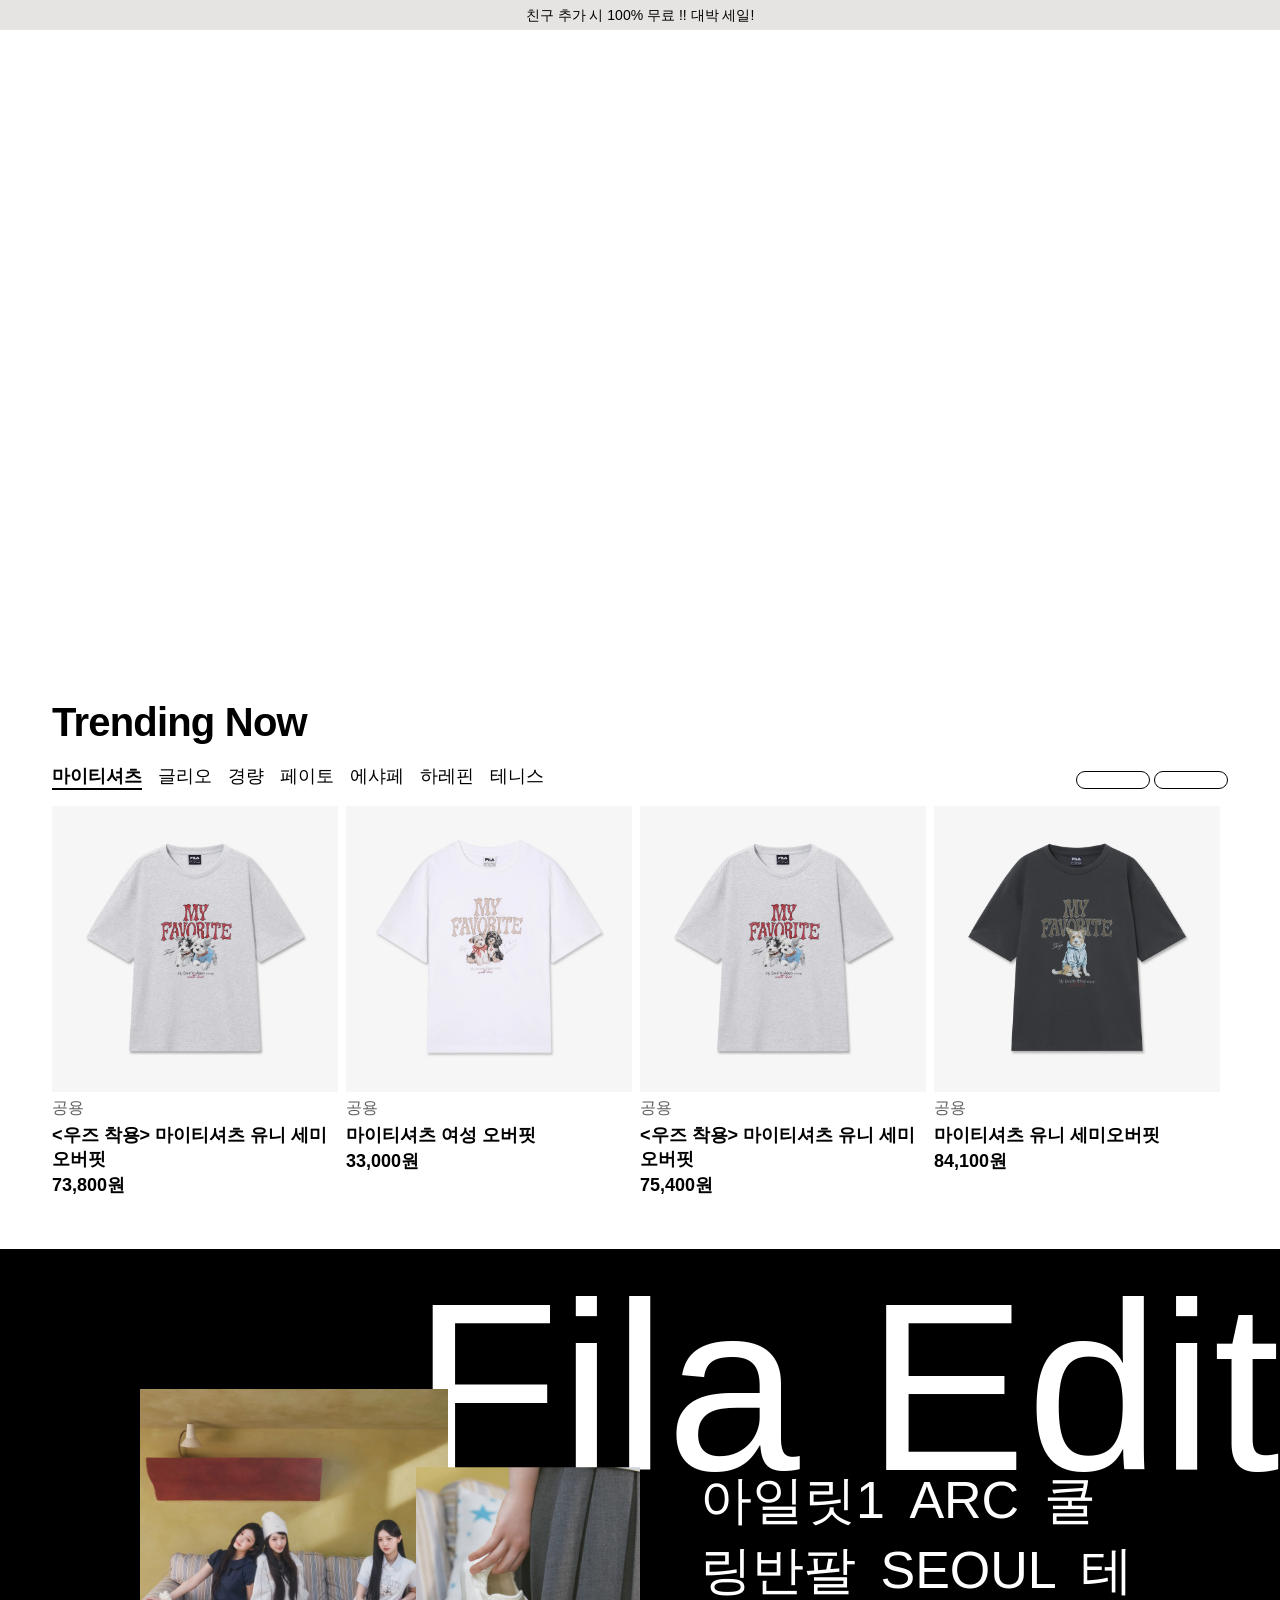
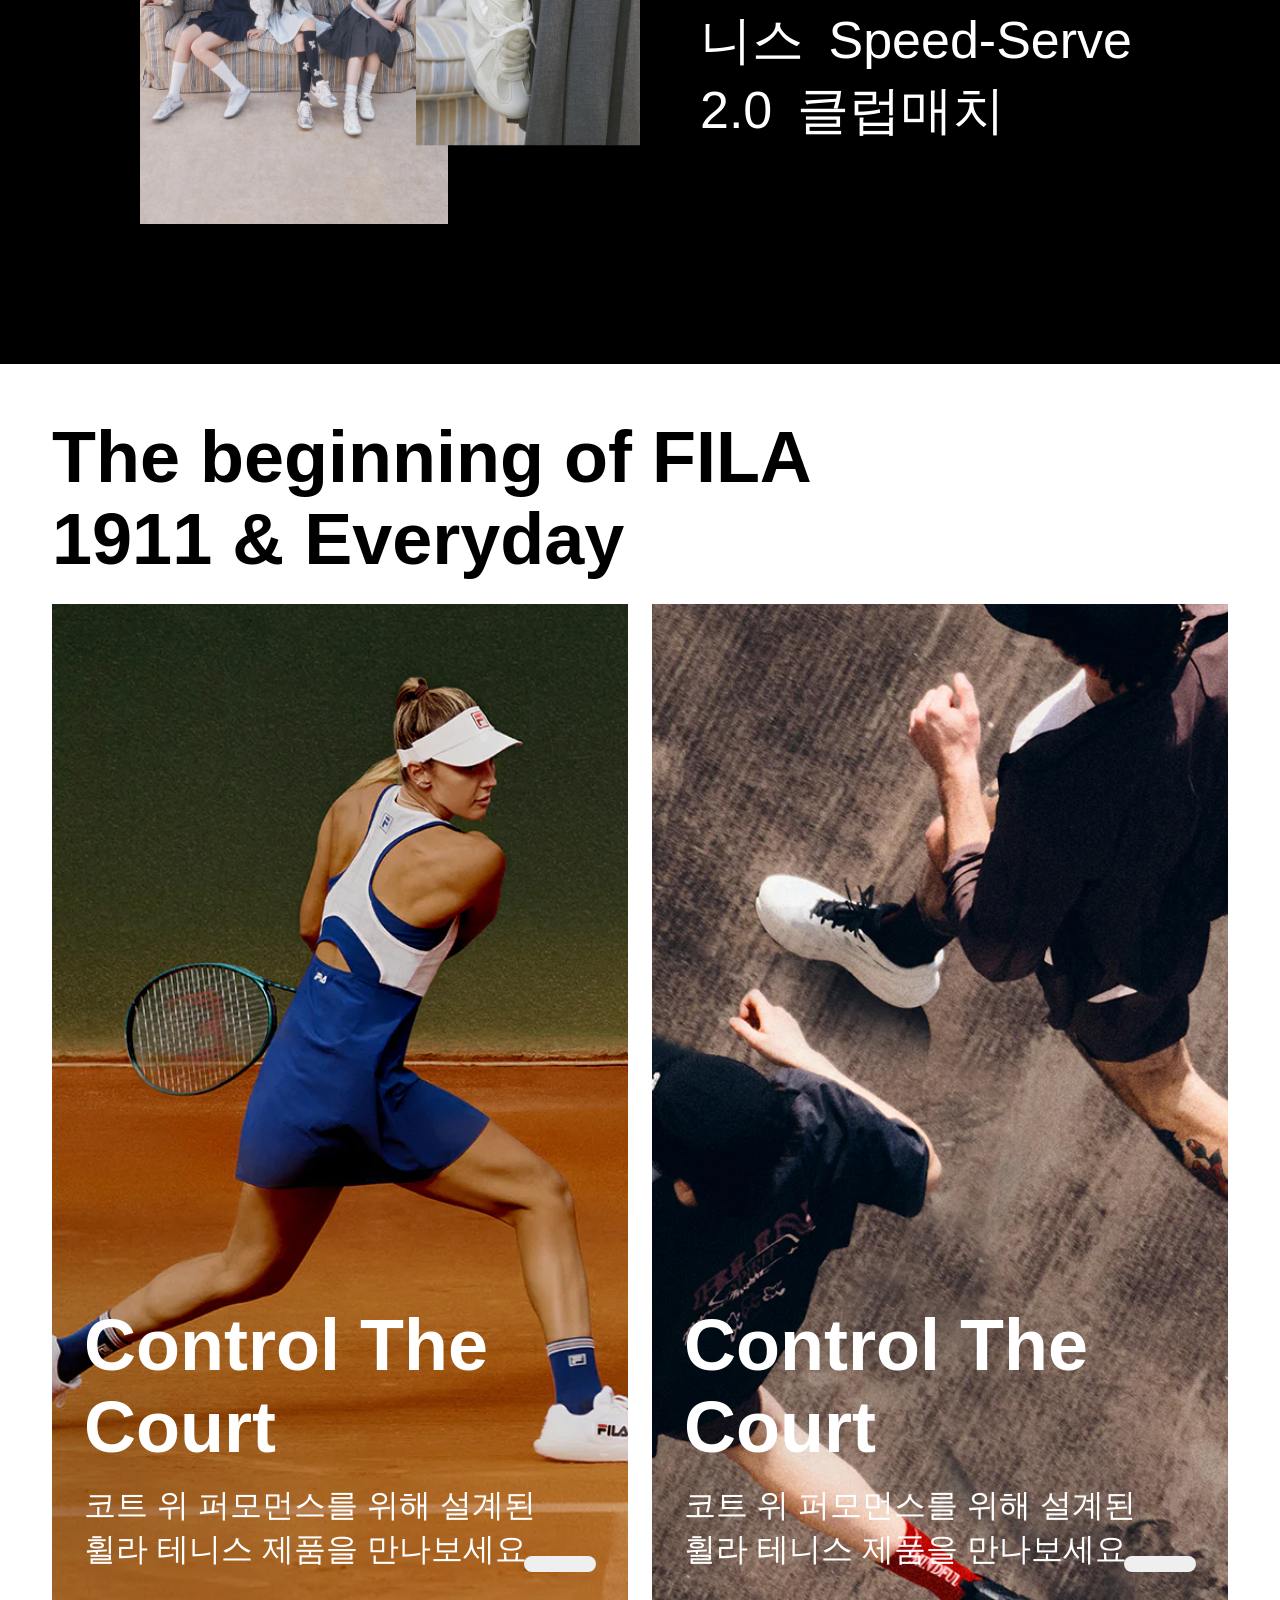
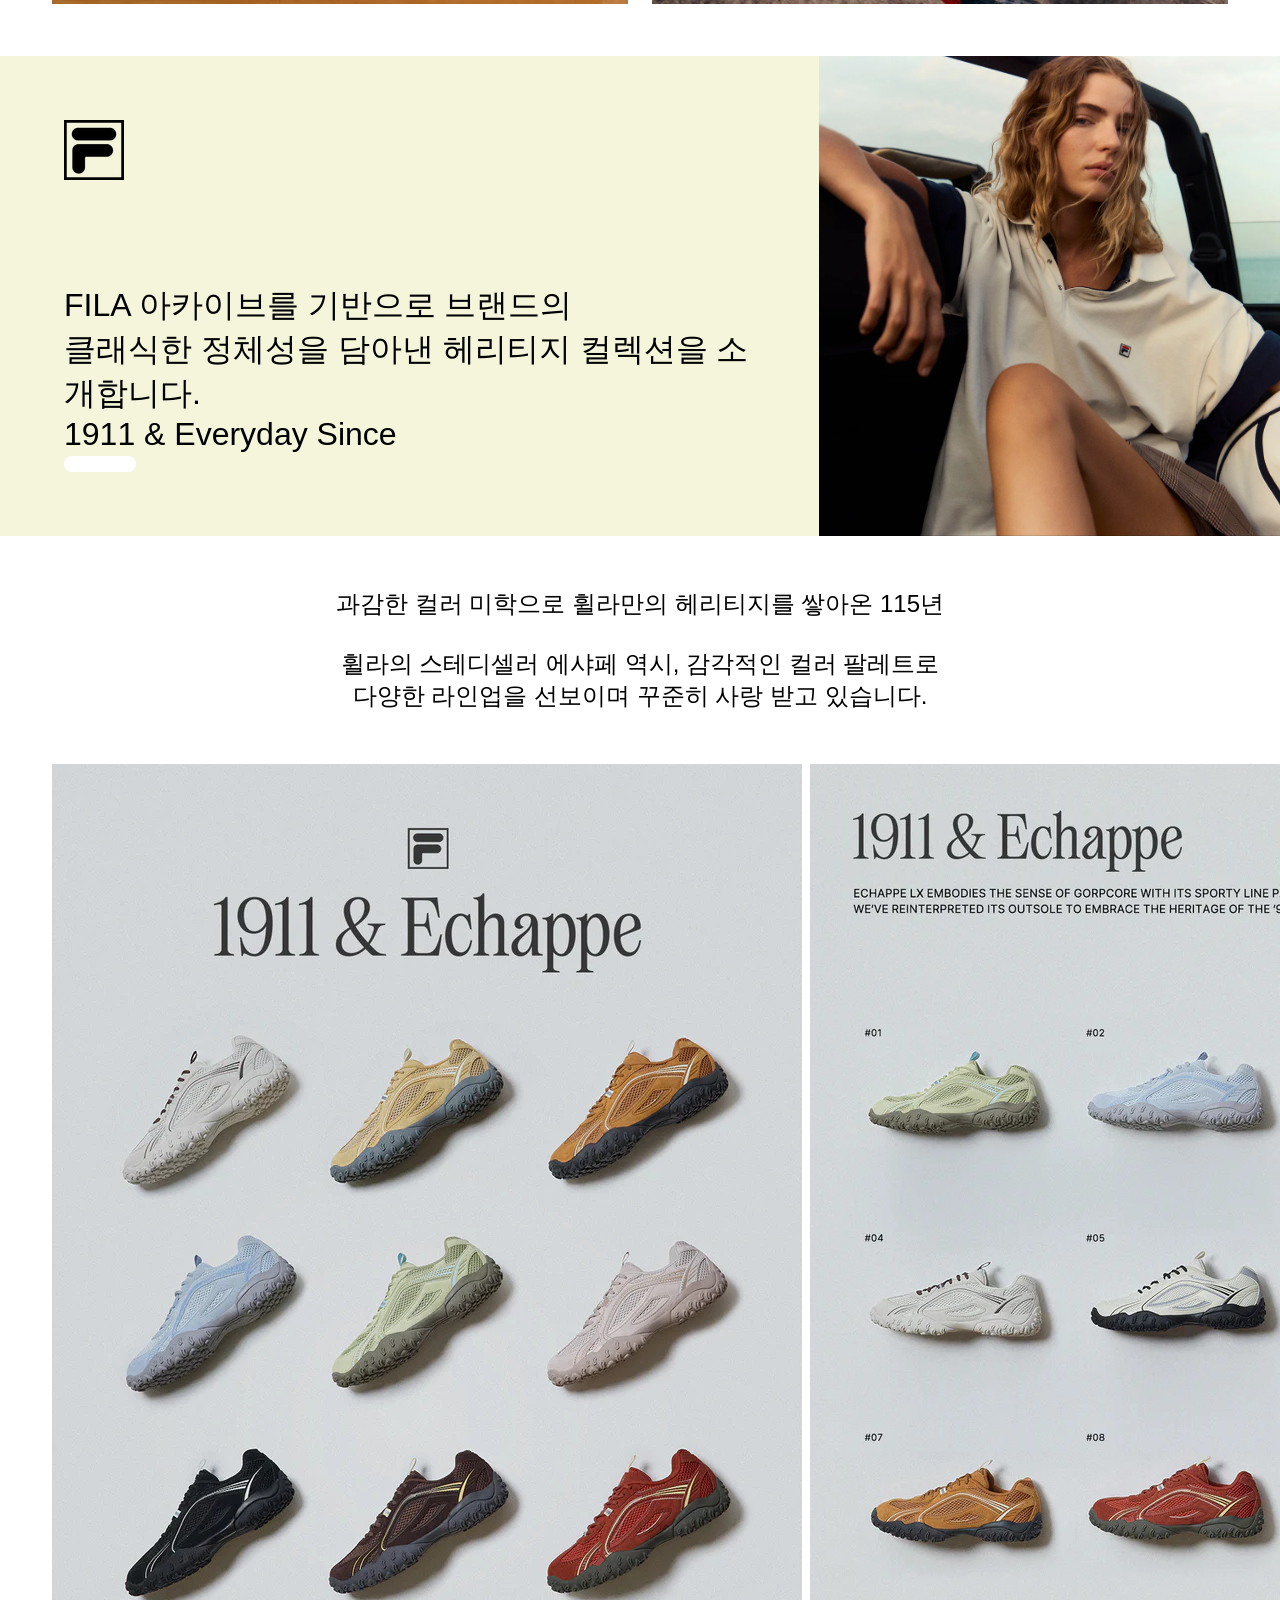
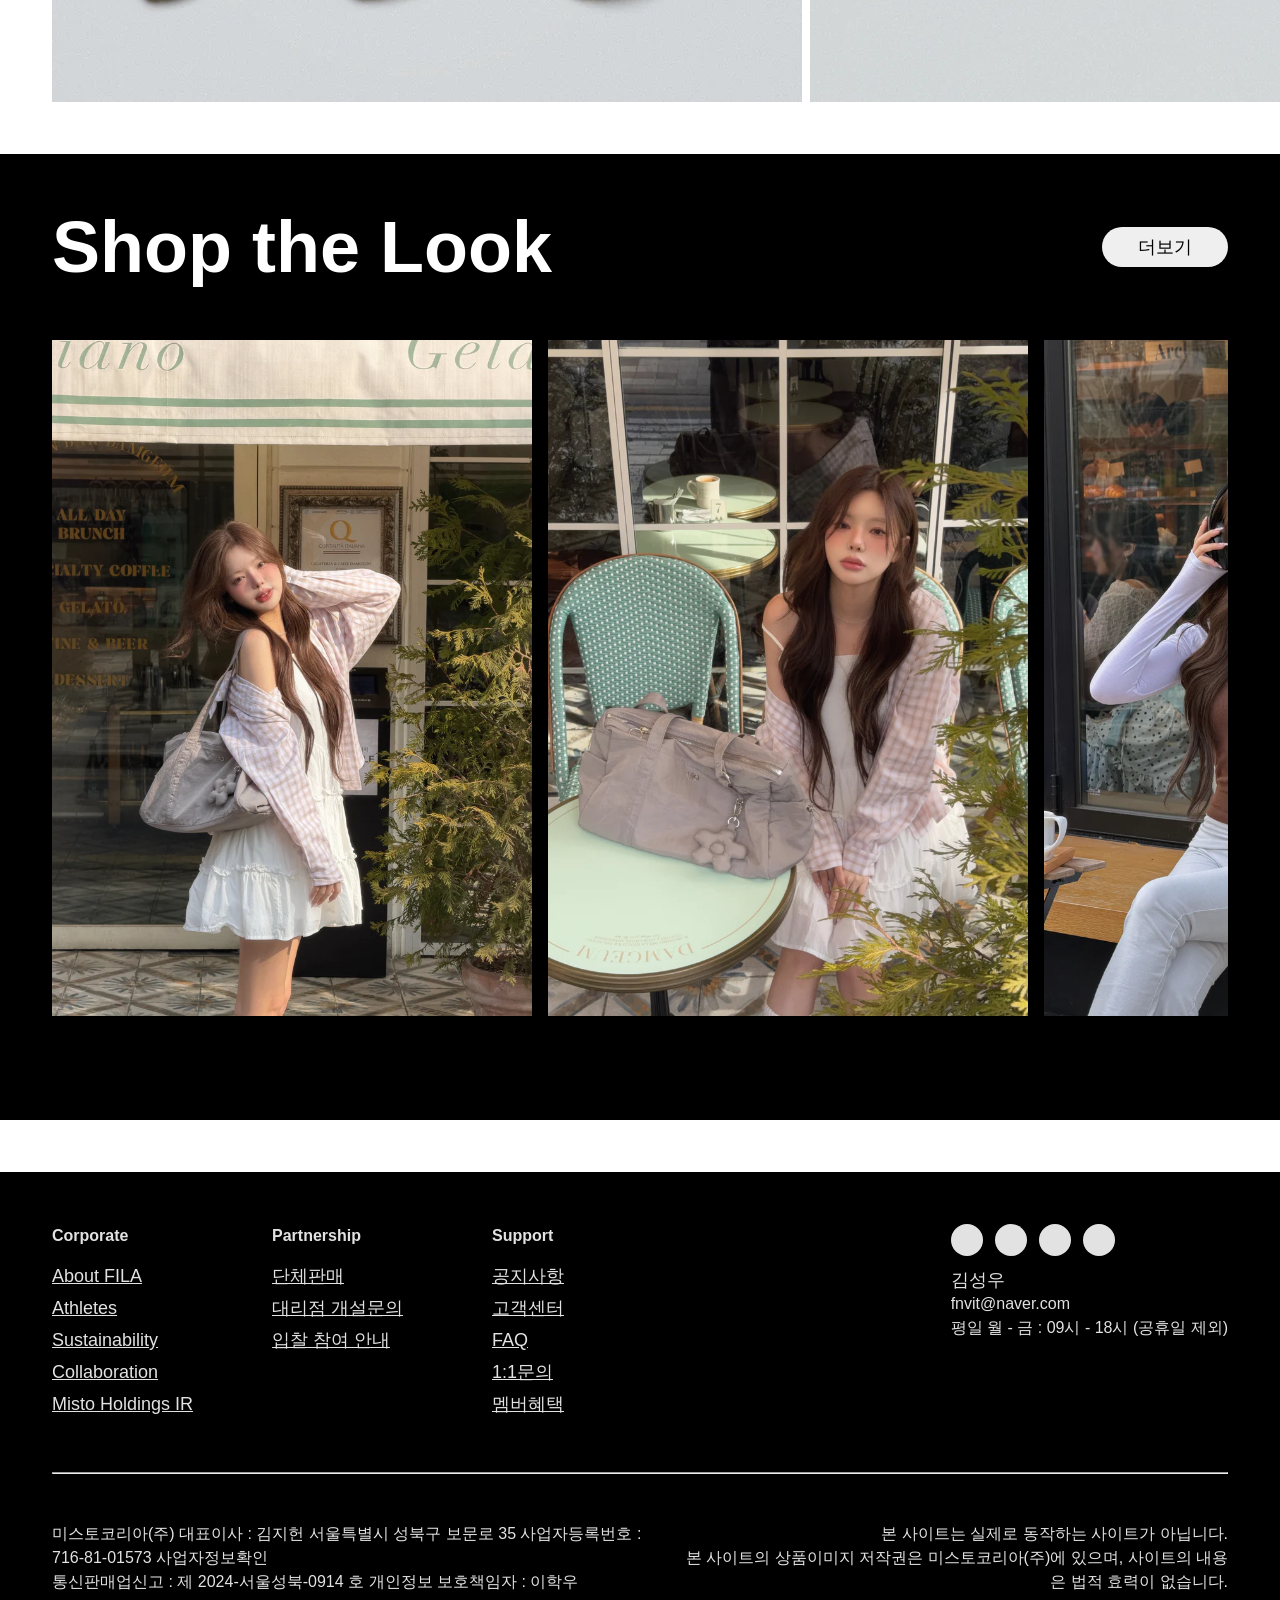
==== commit 61ec13a2: "260527" ====
--- a/index.html
+++ b/index.html
@@ -9,6 +9,7 @@
     <link rel="stylesheet" href="layout_popup.css">
 
     <script src="https://kit.fontawesome.com/d19fdaba43.js" crossorigin="anonymous"></script>
+    <script src="js/index.js" defer></script>
 </head>
 <body>
     <div class="coupon_info_container">
@@ -18,45 +19,6 @@
         </button>
     </div>
 
-    <header>
-        <a class="home_btn" href="#">
-            <img src="image/logo/header-logo.webp" alt="헤더로고">
-        </a>
-        
-        <ul class="main_menu">
-            <li><a href="#">Women</a></li>
-            <li><a href="#">Men</a></li>
-            <li><a href="#">Kids</a></li>
-            <li><a href="#">Tennis</a></li>
-            <li><a href="#">F.H.S</a></li>
-        </ul>
-
-        <nav>
-            <ul>
-                <li>
-                    <a href="#">
-                        <i class="fa-solid fa-map-location-dot"></i>
-                    </a>
-                </li>
-                <li>
-                    <a href="#">
-                        <i class="fa-solid fa-magnifying-glass"></i>
-                    </a>
-                </li>
-                <li>
-                    <a href="#">
-                        <i class="fa-regular fa-user"></i>
-                    </a>
-                </li>
-                <li>
-                    <a href="#">
-                        <i class="fa-solid fa-bag-shopping"></i>
-                    </a>
-                </li>
-            </ul>
-        </nav>
-    </header>
-    
     <main>
         <section class="hero_section">
             <video playsinline="true" autoplay="autoplay" loop="loop" muted="muted" preload="metadata" poster="//www.fila.co.kr/cdn/shop/files/preview_images/40ed1433d6f740edae9171f7a3066c3a.thumbnail.0000000000_1100x.jpg?v=1778488149"><source src="//www.fila.co.kr/cdn/shop/videos/c/vp/40ed1433d6f740edae9171f7a3066c3a/40ed1433d6f740edae9171f7a3066c3a.HD-1080p-7.2Mbps-83835070.mp4?v=0" type="video/mp4"><img src="//www.fila.co.kr/cdn/shop/files/preview_images/40ed1433d6f740edae9171f7a3066c3a.thumbnail.0000000000_1100x.jpg?v=1778488149"></video>
@@ -66,7 +28,7 @@
             <h2>Trending Now</h2>
             <div>
                 <ul>
-                    <li><button type="button">마이티셔츠</button></li>
+                    <li class="active"><button type="button">마이티셔츠</button></li>
                     <li><button type="button">글리오</button></li>
                     <li><button type="button">경량</button></li>
                     <li><button type="button">페이토</button></li>
@@ -86,56 +48,56 @@
             </div>
 
             <ul>
-                <li>
-                    <a href="#">
-                        <div class="image_container">
-                            <img src="image/clothes1.webp" alt="<우즈 착용> 마이티셔츠 유니 세미오버핏">
-                        </div>
-                        <span class="tag">공용</span>
-                        <strong class="title">&lt;우즈 착용&gt; 마이티셔츠 유니 세미오버핏</strong>
-                        <strong class="price">49,900원</strong>
-                    </a>
-                </li>
-                <li>
-                    <a href="#">
-                        <div class="image_container">
-                            <img src="image/clothes2.webp" alt="<한소희 착용> 마이티셔츠 여성 오버핏">
-                        </div>
-                        <span class="tag">공용</span>
-                        <strong class="title">&lt;한소희 착용&gt; 마이티셔츠 여성 오버핏</strong>
-                        <strong class="price">49,900원</strong>
-                    </a>
-                </li>
-                <li>
-                    <a href="#">
-                        <div class="image_container">
-                            <img src="image/clothes3.webp" alt="<아일릿 착용> 마이티셔츠 여성 스탠다드">
-                        </div>
-                        <span class="tag">공용</span>
-                        <strong class="title">&lt;아일릿 착용&gt; 마이티셔츠 여성 스탠다드</strong>
-                        <strong class="price">49,900원</strong>
-                    </a>
-                </li>
-                <li>
-                    <a href="#">
-                        <div class="image_container">
-                            <img src="image/clothes4.webp" alt="마이티셔츠 유니 세미오버핏">
-                        </div>
-                        <span class="tag">공용</span>
-                        <strong class="title">마이티셔츠 유니 세미오버핏</strong>
-                        <strong class="price">49,900원</strong>
-                    </a>
-                </li>
-                <li>
-                    <a href="#">
-                        <div class="image_container">
-                            <img src="image/clothes5.webp" alt="마이티셔츠 여성 오버핏">
-                        </div>
-                        <span class="tag">공용</span>
-                        <strong class="title">마이티셔츠 여성 오버핏</strong>
-                        <strong class="price">49,900원</strong>
-                    </a>
-                </li>
+<!--                <li>-->
+<!--                    <a href="#">-->
+<!--                        <div class="image_container">-->
+<!--                            <img src="image/clothes1.webp" alt="<우즈 착용> 마이티셔츠 유니 세미오버핏">-->
+<!--                        </div>-->
+<!--                        <span class="tag">공용</span>-->
+<!--                        <strong class="title">&lt;우즈 착용&gt; 마이티셔츠 유니 세미오버핏</strong>-->
+<!--                        <strong class="price">49,900원</strong>-->
+<!--                    </a>-->
+<!--                </li>-->
+<!--                <li>-->
+<!--                    <a href="#">-->
+<!--                        <div class="image_container">-->
+<!--                            <img src="image/clothes2.webp" alt="<한소희 착용> 마이티셔츠 여성 오버핏">-->
+<!--                        </div>-->
+<!--                        <span class="tag">공용</span>-->
+<!--                        <strong class="title">&lt;한소희 착용&gt; 마이티셔츠 여성 오버핏</strong>-->
+<!--                        <strong class="price">49,900원</strong>-->
+<!--                    </a>-->
+<!--                </li>-->
+<!--                <li>-->
+<!--                    <a href="#">-->
+<!--                        <div class="image_container">-->
+<!--                            <img src="image/clothes3.webp" alt="<아일릿 착용> 마이티셔츠 여성 스탠다드">-->
+<!--                        </div>-->
+<!--                        <span class="tag">공용</span>-->
+<!--                        <strong class="title">&lt;아일릿 착용&gt; 마이티셔츠 여성 스탠다드</strong>-->
+<!--                        <strong class="price">49,900원</strong>-->
+<!--                    </a>-->
+<!--                </li>-->
+<!--                <li>-->
+<!--                    <a href="#">-->
+<!--                        <div class="image_container">-->
+<!--                            <img src="image/clothes4.webp" alt="마이티셔츠 유니 세미오버핏">-->
+<!--                        </div>-->
+<!--                        <span class="tag">공용</span>-->
+<!--                        <strong class="title">마이티셔츠 유니 세미오버핏</strong>-->
+<!--                        <strong class="price">49,900원</strong>-->
+<!--                    </a>-->
+<!--                </li>-->
+<!--                <li>-->
+<!--                    <a href="#">-->
+<!--                        <div class="image_container">-->
+<!--                            <img src="image/clothes5.webp" alt="마이티셔츠 여성 오버핏">-->
+<!--                        </div>-->
+<!--                        <span class="tag">공용</span>-->
+<!--                        <strong class="title">마이티셔츠 여성 오버핏</strong>-->
+<!--                        <strong class="price">49,900원</strong>-->
+<!--                    </a>-->
+<!--                </li>-->
             </ul>
         </section>
 
@@ -332,7 +294,7 @@
     </footer>
 
     
-    <div class="modal_container">
+    <div id="shop_the_look" class="modal_container">
         <div class="modal">
             <section class="image_section">
                 <img src="image/slide3.webp" alt="#">
@@ -370,8 +332,8 @@
                             </li>
                             <li>
                                 <div class="product_item">
-                                    <input type="checkbox" id="product1">
-                                    <label for="product1">
+                                    <input type="checkbox" id="product2">
+                                    <label for="product2">
                                         <img src="image/modal_1_2.webp" alt="">
                                         <b>에샤페 벨크로 메리제인</b>
                                         <span>Black / Black / Black</span>
@@ -385,8 +347,8 @@
                             </li>
                             <li>
                                 <div class="product_item">
-                                    <input type="checkbox" id="product1">
-                                    <label for="product1">
+                                    <input type="checkbox" id="product3">
+                                    <label for="product3">
                                         <img src="image/modal_1_3.webp" alt="">
                                         <b>에샤페 벨크로 메리제인</b>
                                         <span>Grey / Grey / Grey</span>
--- a/css/public.css
+++ b/css/public.css
@@ -195,10 +195,5 @@
     list-style: none;
 }
 
-[type="checkbox"] {
-    width: 24px;
-    height: 24px;
-}
 
 
-
--- a/css/index.css
+++ b/css/index.css
@@ -27,7 +27,7 @@
     text-align: center;
     font-size: var(--font-label-lg-size);
     line-height: 30px;
-    background-color: var(--color-error-container);
+    background-color: var(--color-platinum-beige);
     z-index: 99;
 }
 .coupon_info_container > button{
@@ -37,66 +37,7 @@
     background: unset;
     border: none;
 }
-/***********************************************************/
-header{
-    position: absolute;
-    width: 100%;
-    top: 30px;
-    background-color: transparent;
-    display: flex;
-    justify-content: space-between;
-    align-items: center;
-    padding: 12px 48px;
-}
-
-header > .home_btn > img{
-    width: 55px;
-    height: 55px;
-}
-
-header > .main_menu{
-    display: flex;
-}
-
-header > .main_menu > li{
-    padding: 4px 12px;
-    cursor: pointer;
-    /*background-color: black;*/
-}
-header > .main_menu > li > a{
-    text-decoration: none; /*underline 제거*/
-    color: white;
-    font-size: var(--font-body-lg-size);
-    font-weight: 500;
-    line-height: var(--font-body-lg-line-height);
-    letter-spacing: var(--font-body-lg-letter-spacing);
-    padding: 4px 0;
-    /* 마우스 올렸을 시 */
-    &:hover{
-        border-bottom: 2px solid white;
-    }
-}
-
-header > nav > ul{
-    display: flex;
-}
-
-header > nav li{
-    padding: 4px 12px;
-}
-
-header > nav a{
-    text-decoration: none; /*underline 제거*/
-    color: white;
-    font-size: var(--font-headline-md-size);
-    font-weight: var(--font-body-lg-weight);
-    line-height: var(--font-body-lg-line-height);
-    letter-spacing: var(--font-body-lg-letter-spacing);
-    padding: 4px 0;
-}
-header > nav a > i{
-    font-size: inherit;
-}
+
 /****************************************************/
 
 main > .hero_section > video{
@@ -128,8 +69,16 @@
 }
 .trending_section > div > ul > li{
     margin-right: 16px;
-    border-bottom: 1px solid black;
-}
+    border-bottom: 2px solid transparent;
+}
+.trending_section > div > ul > li.active{
+    border-bottom: 2px solid black;
+    & > button{
+        font-weight: bold;
+    }
+}
+
+
 .trending_section button{
     font-size: var(--font-body-lg-size);
     font-weight: var(--font-body-lg-weight);
--- a/layout_popup.css
+++ b/layout_popup.css
@@ -1,12 +1,37 @@
 :root{
     --modal-form-padding: 32px;
 }
-
+.modal_container [type="checkbox"] {
+    width: 20px;
+    height: 20px;
+    appearance: none;
+    /*background-color: black;*/
+    background-color: white;
+    border: 1px solid var(--color-primary);
+    cursor: pointer;
+    border-radius: 4px;
+    position: relative;
+}
+.modal_container input[type="checkbox"]:checked {
+    background-color: black; /* 체크 시 배경색 */
+    border-color: black;
+}
+/* 체크 표시 아이콘 생성 */
+.modal_container input[type="checkbox"]:checked::after {
+    content: '';
+    position: absolute;
+    left: 6px;
+    top: 2px;
+    width: 5px;
+    height: 10px;
+    border: solid white;
+    border-width: 0 2px 2px 0;
+    transform: rotate(45deg);
+}
 .modal_container{
     top: 0;
     z-index: 99;
     position: fixed;
-    display: flex;
     display: none;
     justify-content: center;
     align-items: center;
@@ -14,12 +39,15 @@
     height: 100vh;
     background-color: rgba(0, 0, 0, 0.8);
 }
+.modal_container.active{
+    display: flex;
+}
 
 .modal{
     display: flex;
     width: 70%;
     height: 90%;
-    background-color: beige;
+    background-color: var(--color-soft-beige);
 }
 .modal > section{
     flex: 1;
@@ -39,15 +67,25 @@
 .modal .form_section .select_container{
     display: flex;
     justify-content: space-between;
+    align-items: center;
     padding: 24px var(--modal-form-padding);
     font-size: var(--font-body-lg-size);
+    border-bottom: 1.2px solid var(--color-primary);
+}
+.modal .form_section .select_container > div{
+    display: flex;
     align-items: center;
-    border-bottom: 1.2px solid var(--color-primary);
+    gap: 12px;
 }
 .modal .form_section .select_container .close_btn{
     background: none;
     border: none;
     font-size: inherit;
+    cursor: pointer;
+    transition-duration: 0.5s;
+    &:hover{
+        color: var(--color-error);
+    }
 }
 /***********************************************/
 .modal .form_section .product_container{
@@ -65,7 +103,7 @@
     margin-bottom: 20px;
 }
 .modal .form_section .product_item input{
-    margin-right: 8px;
+    margin-right: 12px;
 }
 .modal .form_section .product_item label{
     display: grid;
@@ -128,6 +166,7 @@
     font-weight: bold;
     background-color: black;
     color: white;
+    cursor: pointer;
 }
 
 
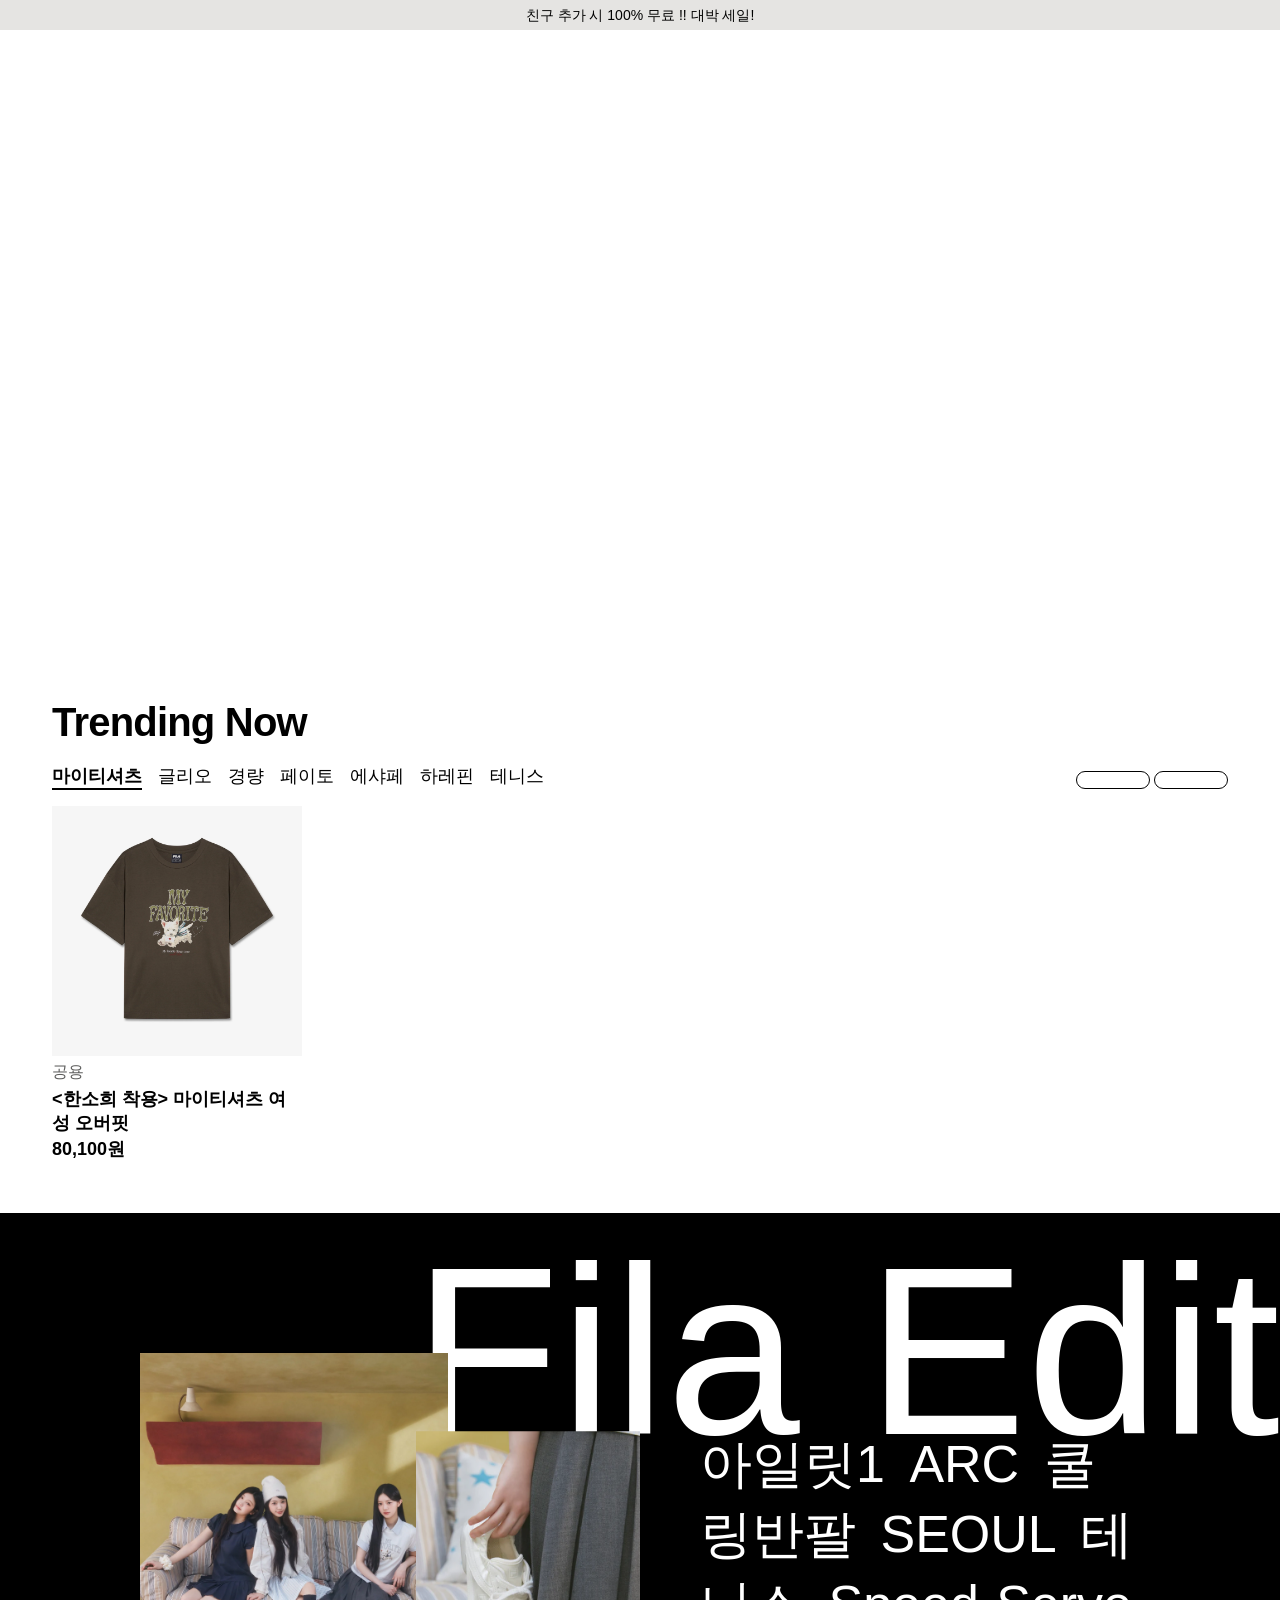
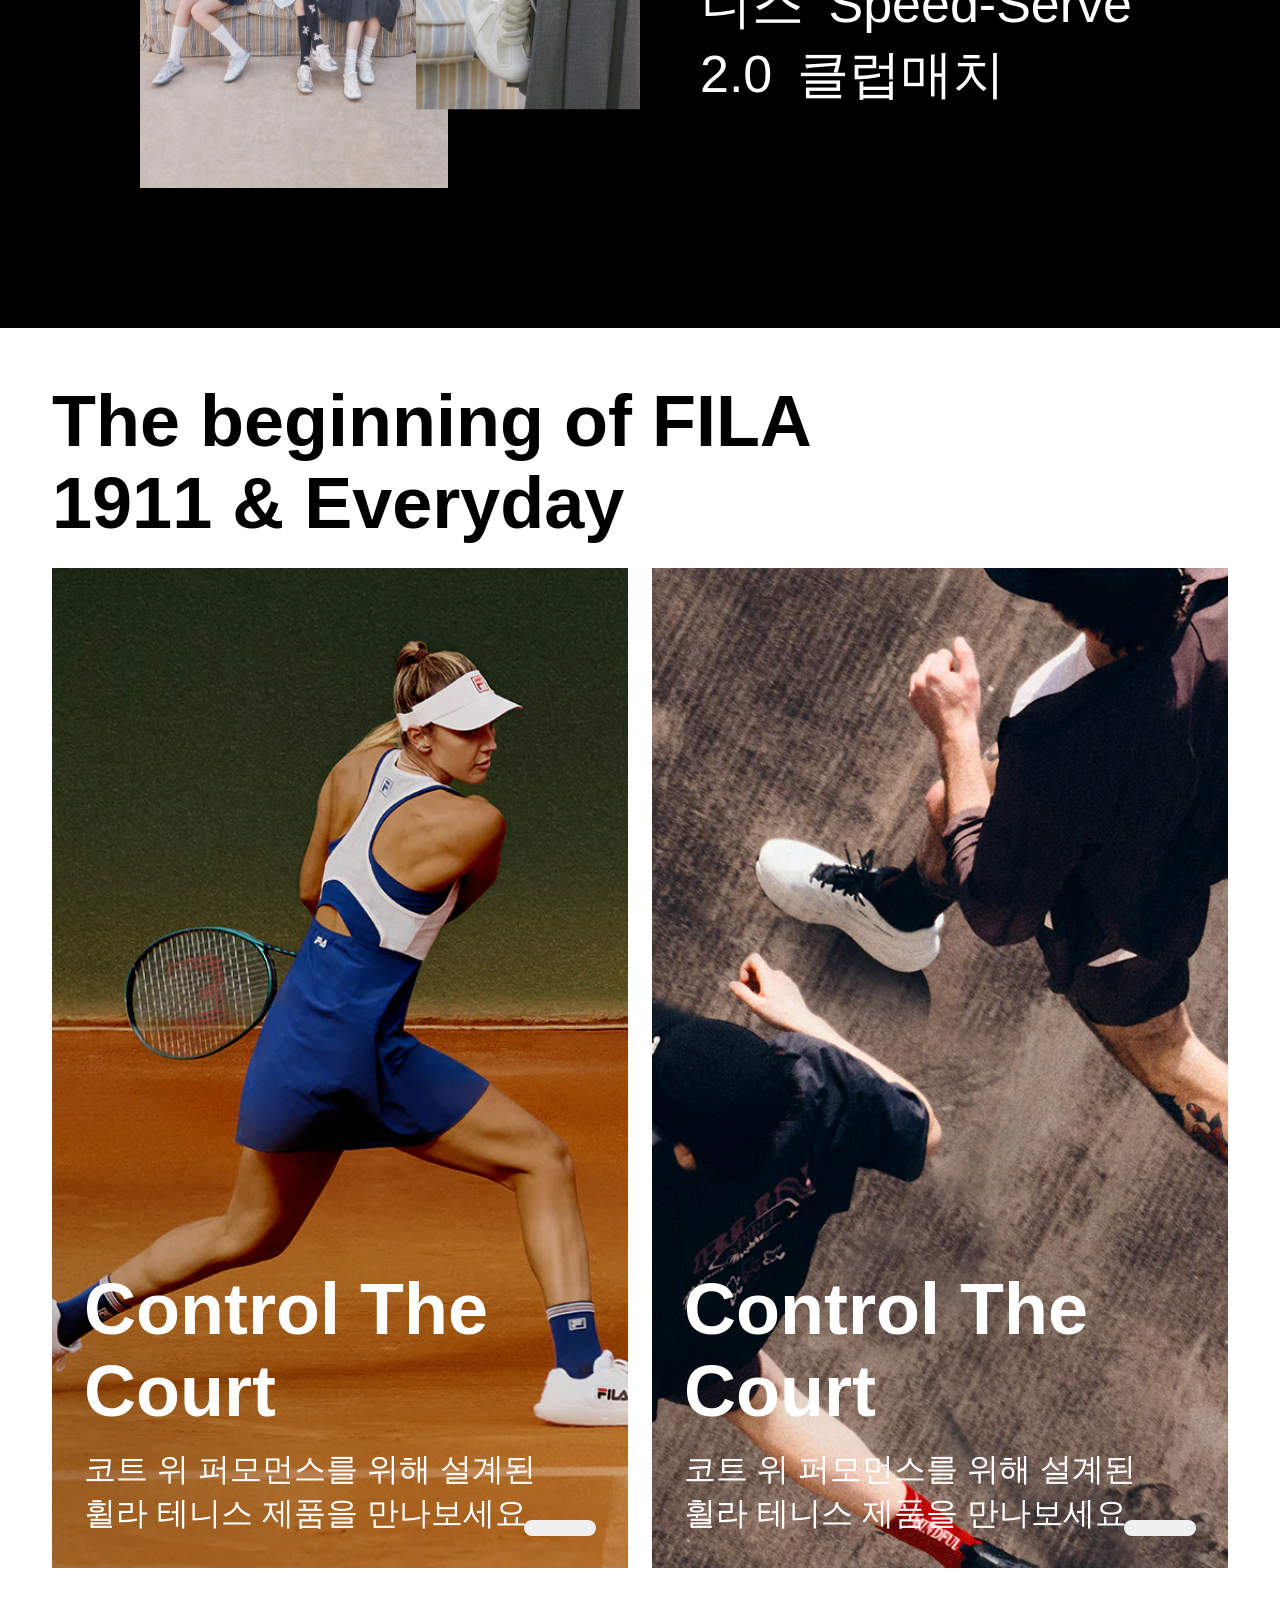
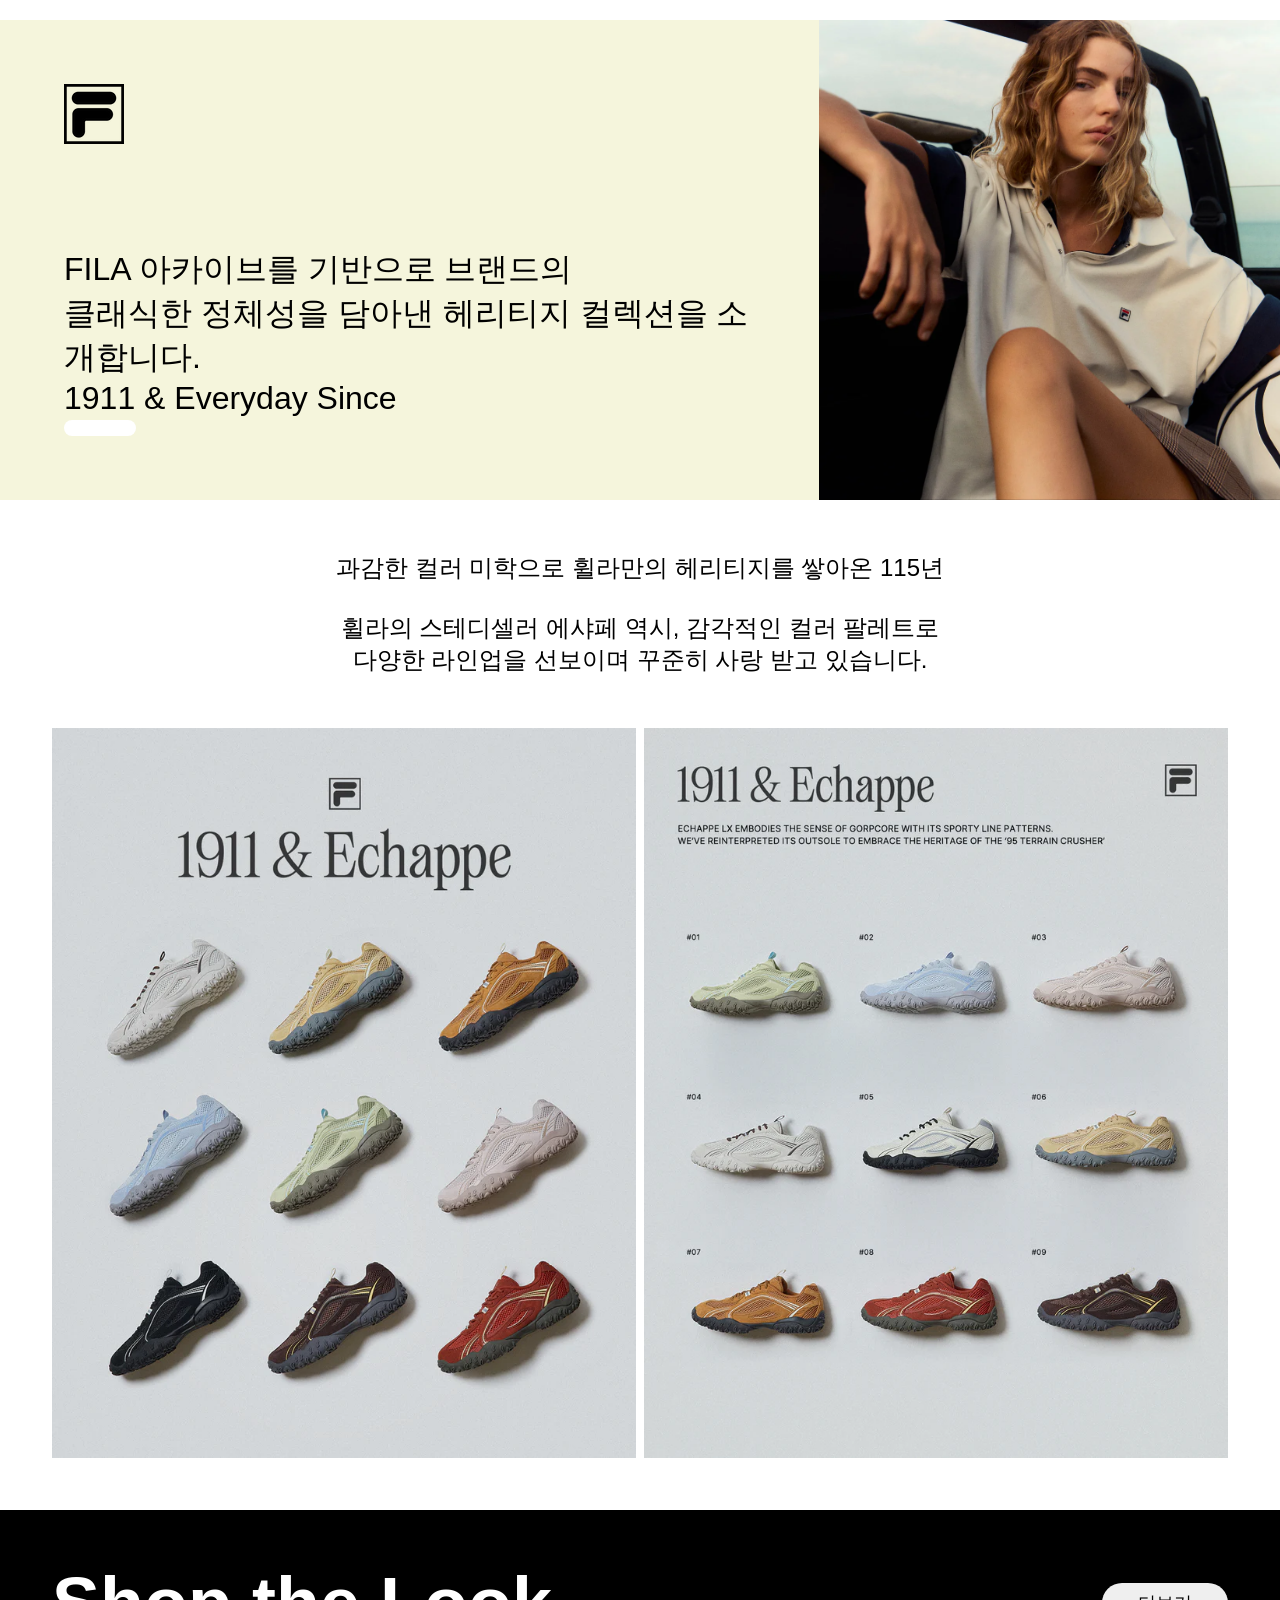
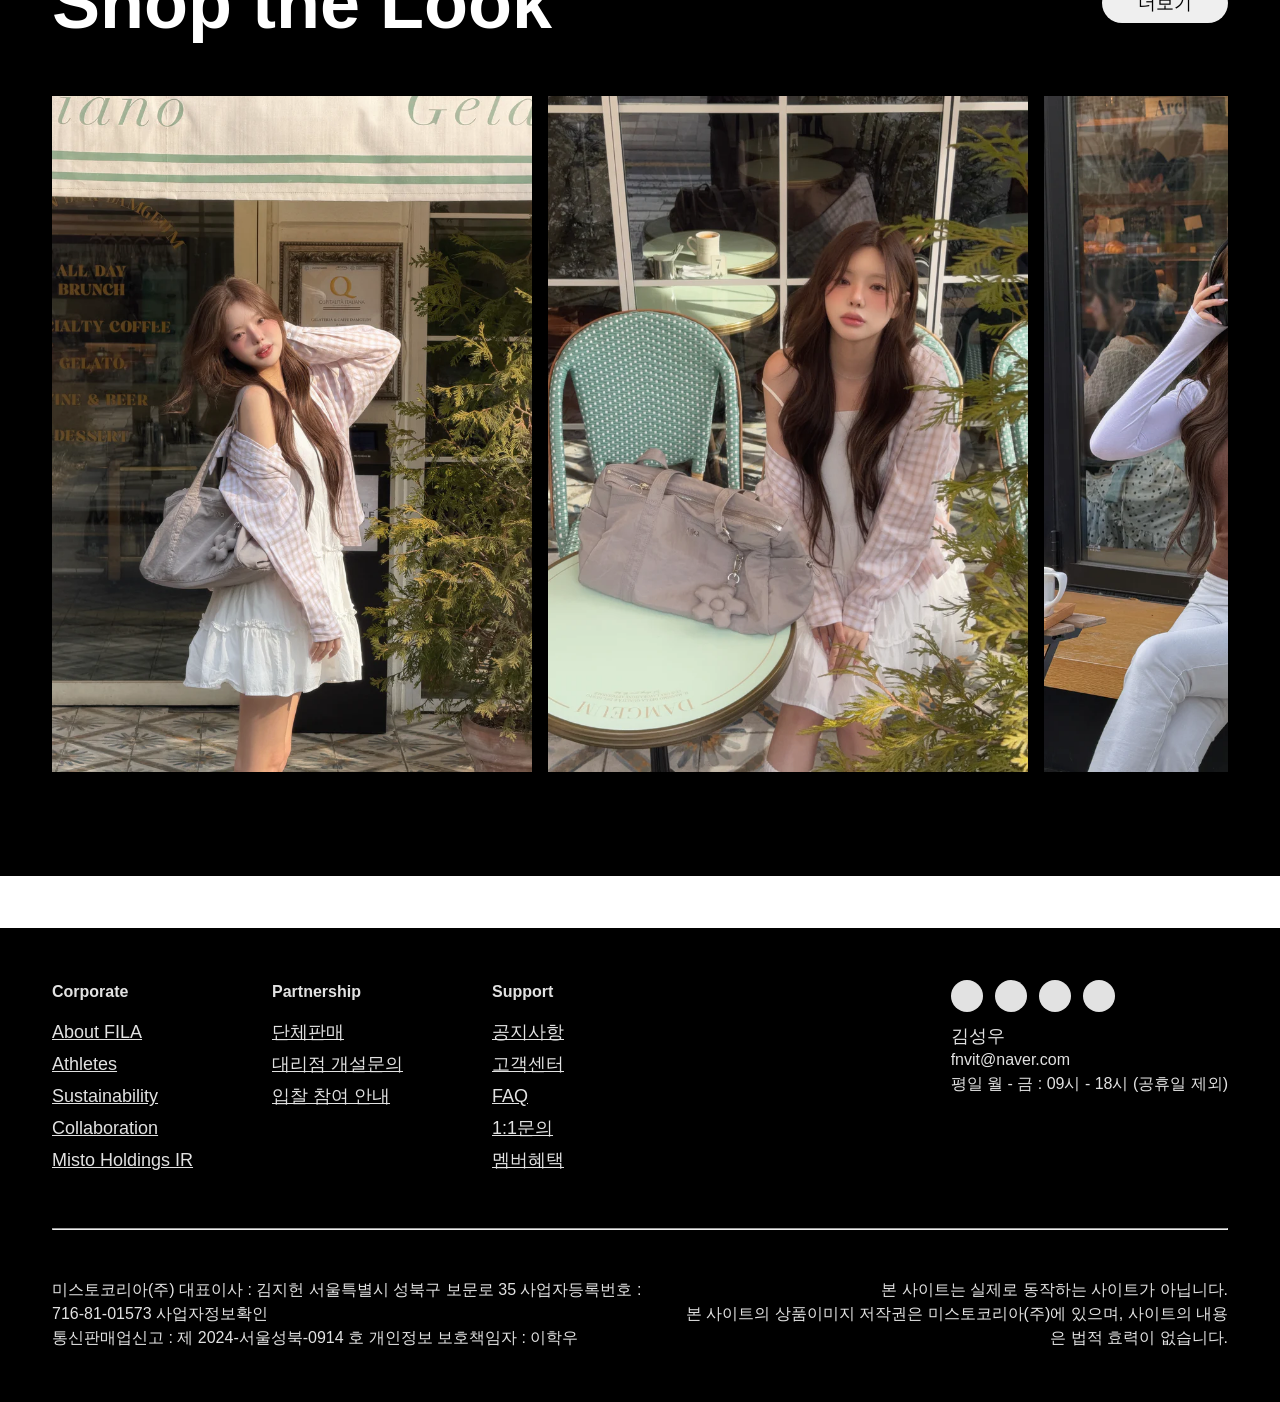
==== commit 07894d77: "260529" ====
--- a/index.html
+++ b/index.html
@@ -3,10 +3,11 @@
 <head>
     <meta charset="UTF-8">
     <title>Fila 공식 온라인 스토어</title>
-
+    <meta name="viewport" content="width=device-width, user-scalable=no, initial-scale=1.0, maximum-scale=1.0, minimum-scale=1.0">
+    <meta http-equiv="X-UA-Compatible" content="ie=chrome">
     <link rel="stylesheet" href="css/public.css">
     <link rel="stylesheet" href="css/index.css">
-    <link rel="stylesheet" href="layout_popup.css">
+    <link rel="stylesheet" href="css/layout/main_modal.css">
 
     <script src="https://kit.fontawesome.com/d19fdaba43.js" crossorigin="anonymous"></script>
     <script src="js/index.js" defer></script>
@@ -293,8 +294,8 @@
 
     </footer>
 
-    
-    <div id="shop_the_look" class="modal_container">
+
+    <div id="shop_the_look" class="modal_container" style="display: none">
         <div class="modal">
             <section class="image_section">
                 <img src="image/slide3.webp" alt="#">
@@ -382,4 +383,4 @@
 
 
 </body>
-</html>+</html>
--- a/css/index.css
+++ b/css/index.css
@@ -17,6 +17,10 @@
 :root{
     --main-x-padding: 52px;
     --main-y-padding: 52px;
+
+
+    --main-x-sm-padding : 28px;
+    --main-y-sm-padding : 28px;
 }
 
 /*************************************************/
@@ -48,6 +52,7 @@
 /************************************************/
 .trending_section{
     padding: var(--main-y-padding) var(--main-x-padding);
+    overflow: hidden;
 }
 
 .trending_section > h2{
@@ -89,10 +94,11 @@
 
 
 .trending_section > ul{
-    display: flex;
+    display: inline-flex;
+    overflow: hidden;
 }
 .trending_section > ul > li{
-    width: 400px;
+    width: 250px;
     margin-right: 8px;
 }
 .trending_section > ul > li > a{
@@ -126,6 +132,8 @@
     height: 100%;
     padding: 80px;
     background-color: black;
+    align-items: stretch;
+
 }
 .edit_section > h2{
     position: absolute;
@@ -163,6 +171,9 @@
     display: flex;
     flex: 1;
     align-items: center;
+    /*background-color: beige;*/
+    min-width: 0;
+    container-type: inline-size;
 }
 
 .edit_section > .label_container a{
@@ -254,20 +265,25 @@
 
 /************************************************/
 .information3_section{
+    width: 100%;
     padding: var(--main-y-padding) var(--main-x-padding);
 }
 .information3_section > p{
     text-align: center;
     font-size: var(--font-headline-md-size);
     margin-bottom: 52px;
+    word-break: keep-all;
 }
 .information3_section .image_container{
-    display: flex;
-}
-.information3_section .image_container img{
-    flex: 1;
+    display: grid;
+    grid-template-columns: 1fr 1fr;
+    gap: 8px;
+}
+.information3_section img{
+    /*flex: 1;*/
+    width: 100%;
     height: 100%;
-    object-fit: cover;
+    /*object-fit: cover;*/
 }
 .information3_section .image_container img:first-child{
     margin-right: 8px;
@@ -395,4 +411,348 @@
 .site_information{
     font-size: var(--font-body-md-size);
     text-align: right;
-}+}
+
+
+
+/***********************************************************************/
+@media screen and (max-width: 1024px) {
+    .edit_section{
+        display: flex;
+        padding: var(--main-x-padding) 0;
+        flex-direction: column;
+        & > h2{
+            font-size: 160px;
+            z-index: 1;
+        }
+        & .image_container {
+            padding: 0 var(--main-x-padding);
+            & .sub{
+                right: var(--main-x-padding);
+            }
+        }
+        & .label_container > div{
+            & a{
+                font-size: var(--font-headline-lg-size);
+            }
+        }
+    }
+
+    .information1_section{
+        & .information{
+            & > p{
+                font-size: 20px;
+            }
+        }
+    }
+
+    .information2_section{
+        /*height: 360px;*/
+        /*padding: var(--main-x-sm-padding) var(--main-y-sm-padding);*/
+        & img.logo{
+            margin-bottom: var(--main-y-padding);
+        }
+    }
+    .information2_section > div:first-child{
+        position: relative;
+        flex: 2;
+    }
+    .information2_section .information{
+        font-size: 24px;
+    }
+}
+
+
+/***********************************************************************/
+@media screen and (max-width: 768px) {
+    .edit_section{
+        & > h2{
+            font-size: 100px;
+            z-index: 1;
+        }
+    }
+
+
+    .trending_section{
+        & > div{
+            display: block;
+            & > ul{
+                display: inline-flex;
+                flex-wrap: wrap;
+                gap: 14px;
+            }
+        }
+    }
+
+    .information1_section{
+        & h2{
+            font-size: 40px;
+        }
+        & > div {
+            grid-template-columns: 1fr;
+            grid-template-rows: repeat(2, 20rem);
+            & > a{
+                text-decoration: none;
+            }
+            & .information{
+                position: relative;
+                & h3{
+                    font-size: 36px;
+                }
+                & > p{
+                    font-size: 20px;
+                }
+            }
+        }
+    }
+
+    footer{
+        & > hr{
+            margin: var(--main-y-sm-padding) 0;
+        }
+        & > div:first-child{
+            display: block;
+            & .site_nav{
+                & > div{
+                    flex: 1;
+                    width: unset;
+                    margin-bottom: var(--main-y-sm-padding);
+                }
+            }
+        }
+        & > div:last-child{
+            display: block;
+            & > section{
+                margin-bottom: var(--main-y-sm-padding);
+                font-size: 14px;
+            }
+            & .site_information{
+                text-align: left;
+            }
+        }
+    }
+}
+
+
+/***********************************************************************/
+@media screen and (max-width: 480px) {
+    button{
+        padding: 4px 24px!important;
+        font-size: 16px!important;
+        right: var(--main-x-sm-padding)!important;
+        bottom: var(--main-y-sm-padding)!important;
+    }
+
+
+    .trending_section{
+        padding: var(--main-x-sm-padding) var(--main-y-sm-padding);
+        & > h2{
+            font-size: 28px;
+        }
+        & > div{
+            display: block;
+            & > ul{
+                display: inline-flex;
+                flex-wrap: wrap;
+                margin: 10px 0;
+                gap: 8px;
+                & li{
+                    margin: unset;
+                }
+                & button{
+                    padding: unset!important;
+                    font-size: 16px!important;
+                }
+            }
+            & .arrow_button_container{
+                display: none;
+            }
+        }
+        & > ul > li{
+            width: 160px;
+            & .tag{
+                font-size: 14px;
+            }
+            & .price{
+                font-size: 16px;
+            }
+            & .title{
+                font-size: 16px;
+            }
+        }
+    }
+
+    .edit_section{
+        display: flex;
+        padding: var(--main-x-sm-padding) 0;
+        flex-direction: column;
+        & > h2{
+            font-size: 80px;
+            z-index: 1;
+        }
+        & .image_container {
+            padding: 0 var(--main-y-sm-padding);
+            & .sub{
+                right: 12px;
+            }
+        }
+        & .label_container{
+            padding: var(--main-x-sm-padding) var(--main-y-sm-padding);
+            & > div {
+                & a {
+                    font-size: 20px;
+                }
+            }
+        }
+
+    }
+
+    .information1_section{
+        padding: var(--main-y-sm-padding) var(--main-x-sm-padding);
+
+        & h2{
+            font-size: 30px;
+        }
+        & > div {
+            & > a{
+                text-decoration: none;
+                & .information{
+                    position: relative;
+                    padding: var(--main-x-sm-padding) var(--main-y-sm-padding);
+                    & h3{
+                        font-size: 25px;
+                    }
+                    & > p{
+                        font-size: 14px;
+                    }
+                }
+            }
+        }
+    }
+
+    .information2_section{
+        height: 100%;
+        display: block;
+        position: relative;
+        flex-direction: column;
+
+        & > div:first-child{
+            display: flex;
+            position: static;
+            padding: var(--main-x-sm-padding) var(--main-y-sm-padding);
+            gap: var(--main-x-sm-padding);
+            & img.logo{
+                grid-area: logo;
+                margin: unset;
+            }
+            & .information{
+                grid-area: information;
+                position: relative;
+                font-size: 16px;
+            }
+            & > a{
+                grid-area: link;
+                position: absolute;
+                bottom: var(--main-x-sm-padding);
+                right: var(--main-x-sm-padding);
+                z-index: 1;
+            }
+        }
+        & > div:last-child{
+            display: block;
+            height: 260px;
+        }
+    }
+
+    .information3_section{
+        padding: var(--main-y-sm-padding) var(--main-x-sm-padding);
+        & > p {
+            font-size: 20px;
+            margin-bottom: var(--main-y-sm-padding);
+        }
+        & > .image_container{
+            display: block;
+            & > img{
+                display: block;
+                &:first-child{
+                    margin-bottom: var(--main-y-sm-padding);
+                }
+            }
+        }
+    }
+
+    .information4_section {
+        padding: var(--main-x-sm-padding) var(--main-x-sm-padding);
+        & > div {
+            display: block;
+
+            & > h2 {
+                font-size: 40px;
+                margin-bottom: 8px;
+            }
+        }
+        & .slide_wrapper > .slide_container{
+            /*display: inline-flex;*/
+            /*overflow: hidden;*/
+            height:400px;
+            overflow-y: scroll;
+            flex-direction: column;
+
+            & > li > img{
+                width: 100%;
+                height: 100%;
+                object-fit: contain;
+            }
+        }
+    }
+
+
+    footer{
+
+        & > hr{
+            margin: var(--main-y-sm-padding) 0;
+        }
+        & > div:first-child{
+            display: block;
+            & .site_nav{
+                & > div{
+                    flex: 1;
+                    width: unset;
+                    margin-bottom: var(--main-y-sm-padding);
+                }
+                & h4{
+                    font-size: 14px;
+                }
+                & li{
+                    font-size: 12px;
+                }
+            }
+        }
+        & .sns_nav{
+            & li{
+                margin-right: 10px;
+            }
+            & a{
+                width: 28px;
+                height: 28px;
+            }
+        }
+        & .me_information .name{
+            font-size: 12px;
+        }
+        & .me_information .email{
+            font-size: 12px;
+        }
+        & .me_information .text{
+            font-size: 12px;
+        }
+
+        & > div:last-child{
+            & > section{
+                margin-bottom: var(--main-y-sm-padding);
+                font-size: 10px;
+            }
+        }
+    }
+
+}
--- a/css/layout/main_modal.css
+++ b/css/layout/main_modal.css
@@ -0,0 +1,218 @@
+:root{
+    --modal-form-padding: 32px;
+}
+.modal_container [type="checkbox"] {
+    width: 20px;
+    height: 20px;
+    appearance: none;
+    /*background-color: black;*/
+    background-color: white;
+    border: 1px solid var(--color-primary);
+    cursor: pointer;
+    border-radius: 4px;
+    position: relative;
+}
+.modal_container input[type="checkbox"]:checked {
+    background-color: black; /* 체크 시 배경색 */
+    border-color: black;
+}
+/* 체크 표시 아이콘 생성 */
+.modal_container input[type="checkbox"]:checked::after {
+    content: '';
+    position: absolute;
+    left: 6px;
+    top: 2px;
+    width: 5px;
+    height: 10px;
+    border: solid white;
+    border-width: 0 2px 2px 0;
+    transform: rotate(45deg);
+}
+.modal_container{
+    top: 0;
+    z-index: 99;
+    position: fixed;
+    display: flex;
+    /*display: none;*/
+    justify-content: center;
+    align-items: center;
+    width: 100%;
+    height: 100vh;
+    background-color: rgba(0, 0, 0, 0.8);
+}
+.modal_container.active{
+    display: flex;
+}
+
+.modal{
+    display: flex;
+    width: 70%;
+    height: 90%;
+    background-color: var(--color-soft-beige);
+}
+.modal > section{
+    flex: 1;
+}
+/*****************************************/
+.modal .image_section > img{
+    width: 100%;
+    height: 100%;
+    object-fit: cover;
+}
+
+.modal .form_section > form{
+    position: relative;
+    height: 100%;
+}
+
+.modal .form_section .select_container{
+    display: flex;
+    justify-content: space-between;
+    align-items: center;
+    padding: 24px var(--modal-form-padding);
+    font-size: var(--font-body-lg-size);
+    border-bottom: 1.2px solid var(--color-primary);
+}
+.modal .form_section .select_container > div{
+    display: flex;
+    align-items: center;
+    gap: 12px;
+}
+.modal .form_section .select_container .close_btn{
+    background: none;
+    border: none;
+    font-size: inherit;
+    cursor: pointer;
+    transition-duration: 0.5s;
+    &:hover{
+        color: var(--color-error);
+    }
+}
+/***********************************************/
+.modal .form_section .product_container{
+    height: 60%;
+    overflow-y: scroll;
+    padding: 0 var(--modal-form-padding);
+}
+.modal .form_section .product_container li{
+    padding: 28px 0;
+    border-bottom: 1px solid var(--color-secondary);
+}
+.modal .form_section .product_item{
+    display: flex;
+    align-items: center;
+    margin-bottom: 20px;
+}
+.modal .form_section .product_item input{
+    margin-right: 12px;
+}
+.modal .form_section .product_item label{
+    display: grid;
+    flex: 1;
+    align-items: center;
+    grid-template-columns: 120px 1fr;
+    grid-template-areas:
+            "image title"
+            "image color"
+            "image price";
+    grid-column-gap: 16px;
+}
+.modal .form_section .product_item img{
+    grid-area: image;
+    height: 120px;
+}
+.modal .form_section .product_item b{
+    grid-area: title;
+    font-size: var(--font-body-lg-size);
+}
+.modal .form_section .product_item span{
+    grid-area: color;
+    font-size: var(--font-label-sm-size);
+    color: var(--color-secondary);
+}
+.modal .form_section .product_item strong{
+    grid-area: price;
+    font-size: var(--font-headline-md-size);
+}
+
+.modal .form_section .product_size{
+    display: flex;
+    padding: 12px 24px;
+    justify-content: space-between;
+    border: 1px solid black;
+    background-color: white;
+    border-radius: 48px;
+    cursor: pointer;
+}
+.modal .total_price_container{
+    display: flex;
+    justify-content: space-between;
+    font-size: 20px;
+    padding: 28px var(--modal-form-padding);
+}
+
+.modal .submit_container{
+    position: absolute;
+    bottom: 28px;
+    width: 100%;
+    padding: 0 var(--modal-form-padding);
+}
+.modal .submit_container > button{
+    display: block;
+    width: 100%;
+    padding: 20px;
+    border: none;
+    border-radius: 24px;
+    font-size: 20px;
+    font-weight: bold;
+    background-color: black;
+    color: white;
+    cursor: pointer;
+}
+
+
+
+@media screen and (max-width: 1024px) {
+    .modal_container{
+        display: block;
+        padding: unset;
+        height: 100vh;
+        /*overflow-y: scroll;*/
+    }
+    .modal{
+        display: block;
+        width: 100%;
+        height: 100%;
+        flex-direction: column;
+        background-color: beige;
+        overflow-y: scroll;
+        & .image_section{
+            width: 100%;
+            /*height: 100vh;*/
+        }
+        & .form_section .product_container{
+            height: unset;
+        }
+        & .submit_container{
+            position: relative;
+            bottom: 0;
+            margin: 40px 0;
+        }
+    }
+}
+/***********************************************************/
+@media screen and (max-width: 768px) {
+
+}
+/***********************************************************/
+@media screen and (max-width: 480px) {
+
+}
+
+
+
+
+
+
+
+
